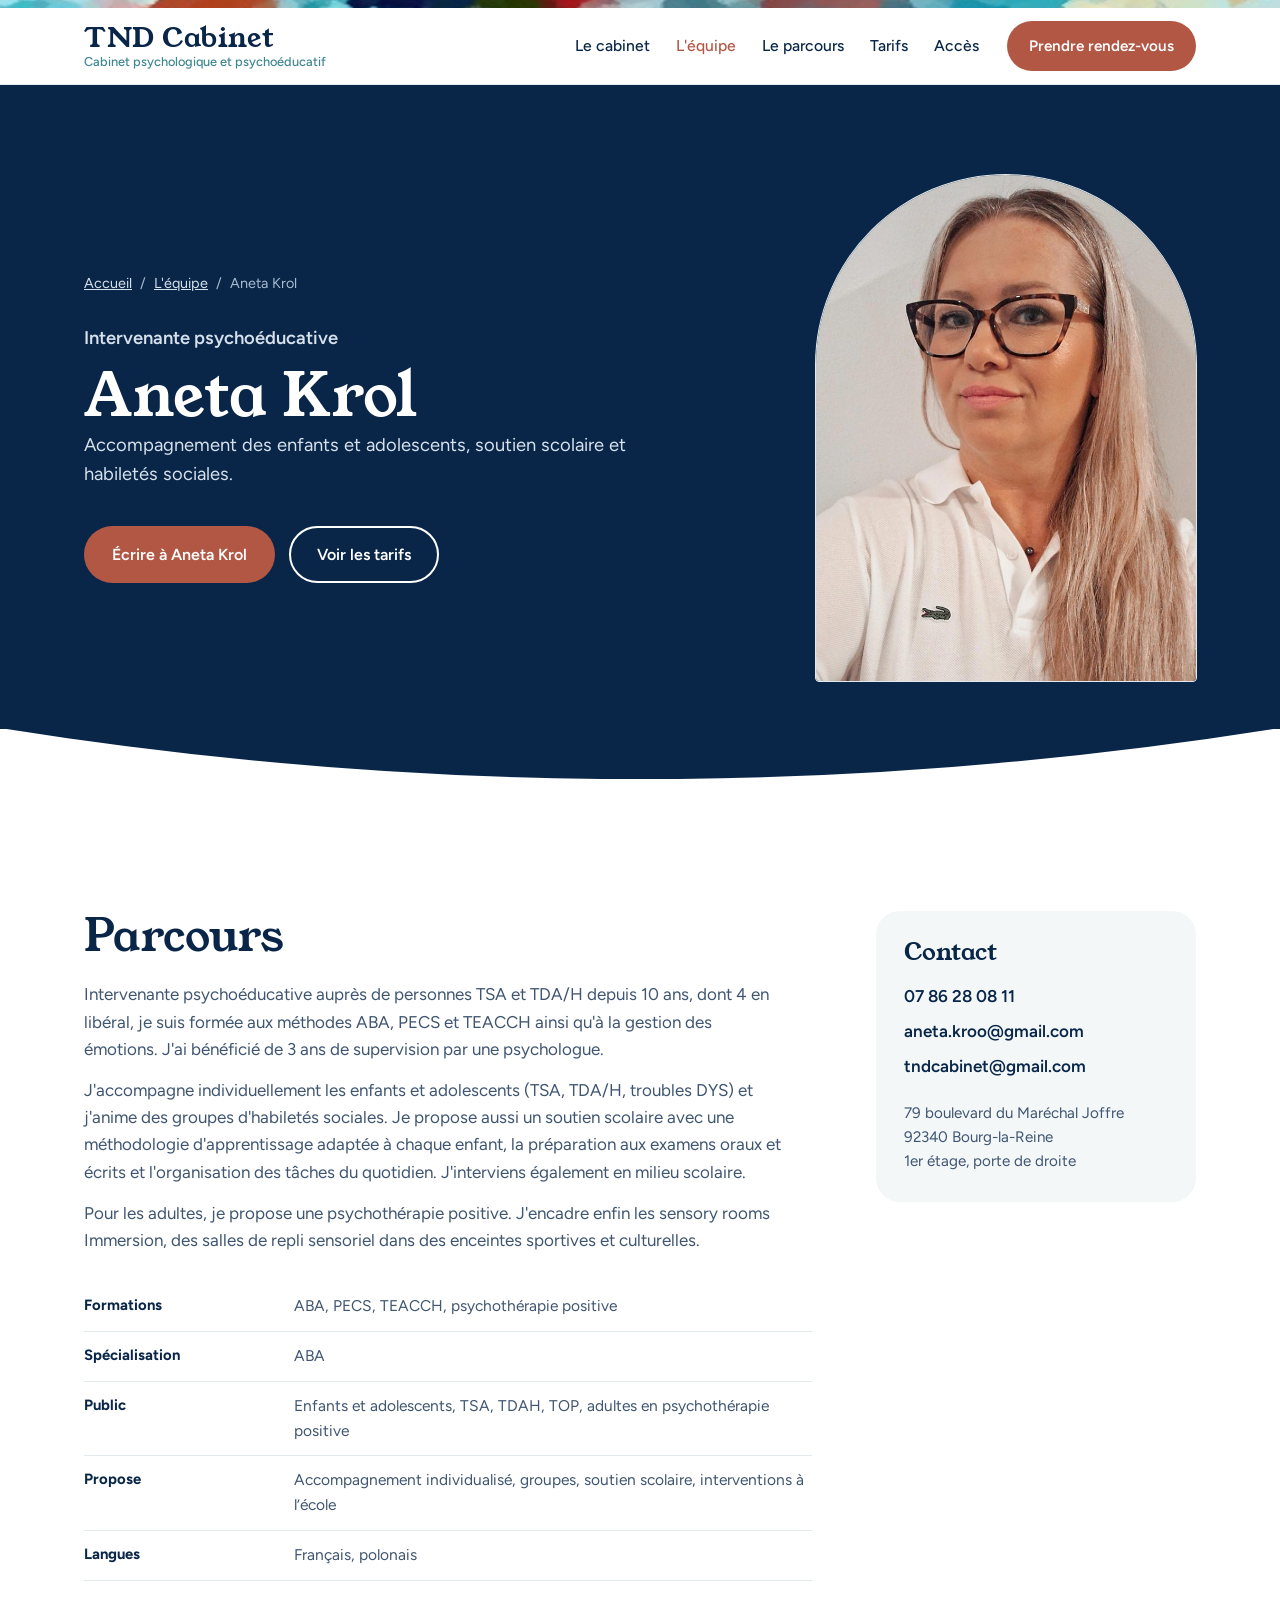
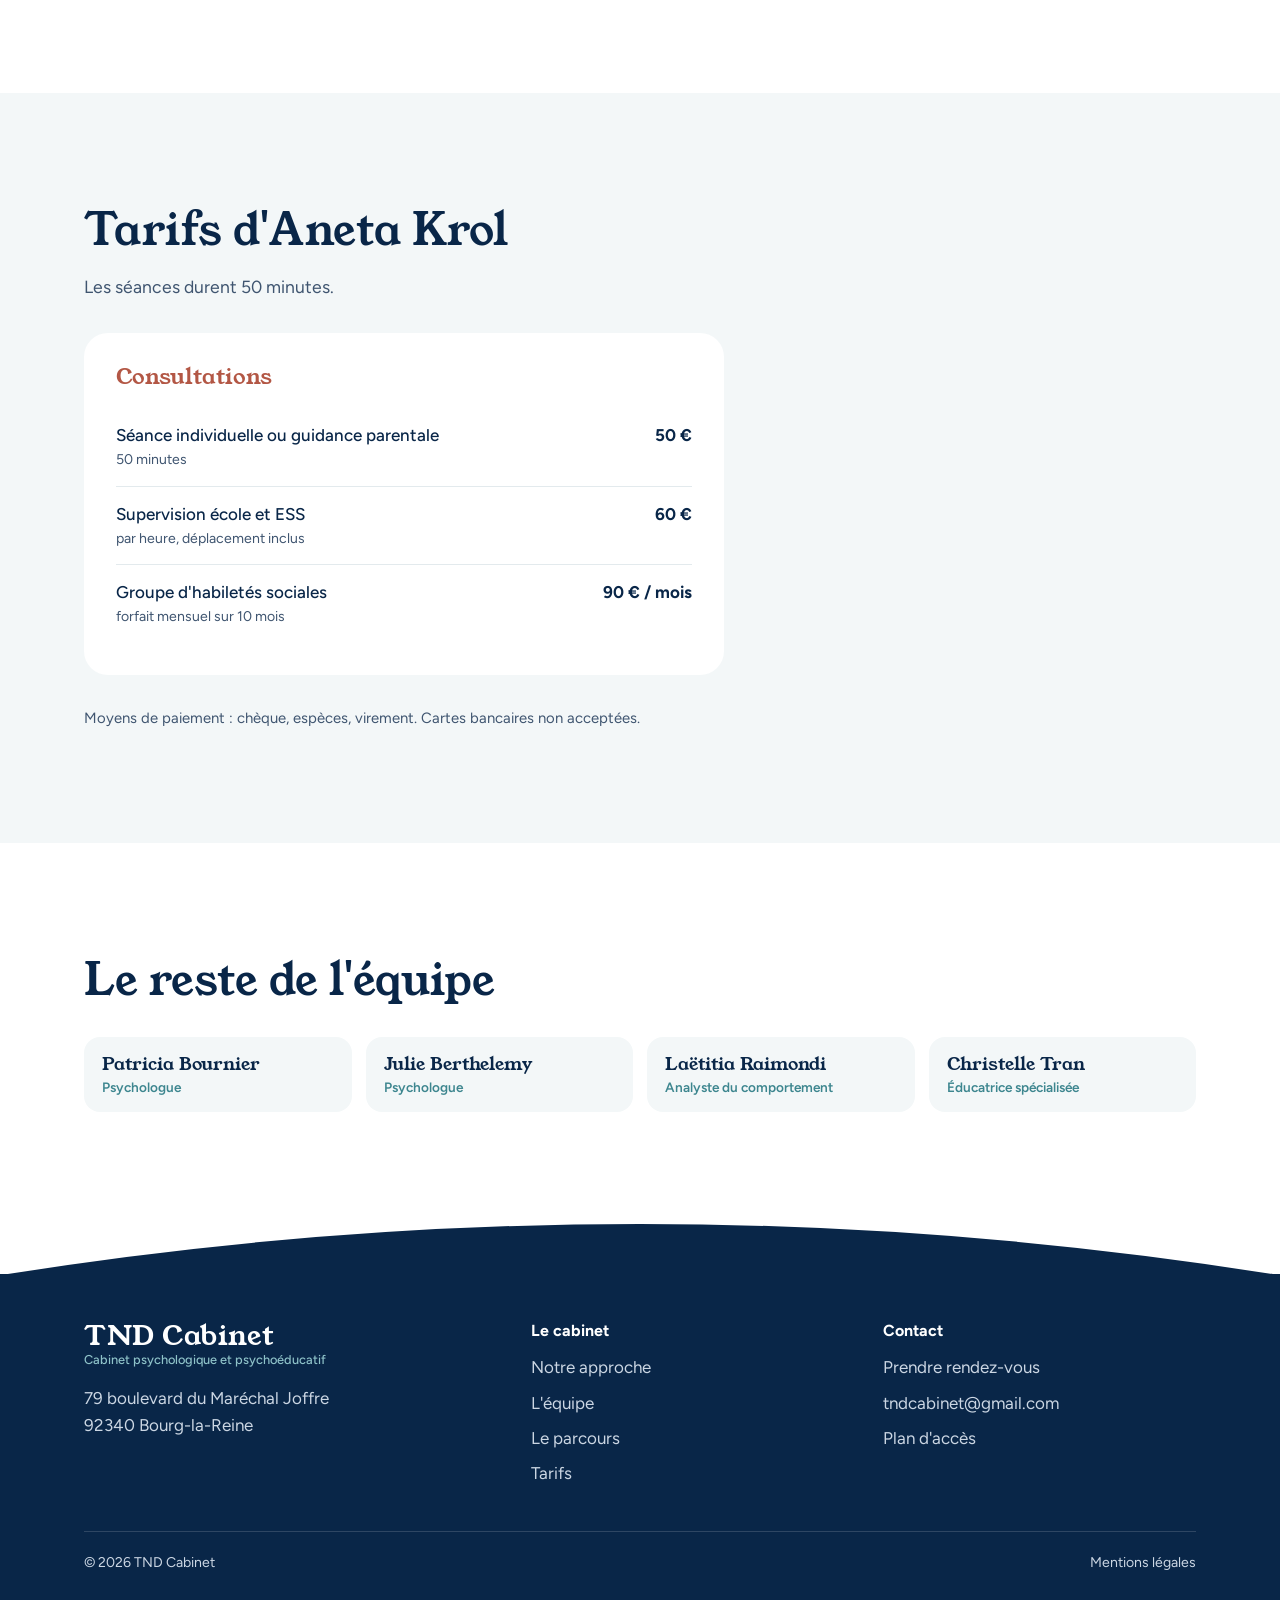
==== aneta-krol.html @ 4ca1907c "Add files via upload" ====
<!DOCTYPE html>
<html lang="fr">
<head>
<meta charset="UTF-8">
<meta name="viewport" content="width=device-width, initial-scale=1, viewport-fit=cover">
<title>Aneta Krol, intervenante psychoéducative | TND Cabinet à Bourg-la-Reine</title>
<meta name="description" content="Aneta Krol, intervenante psychoéducative chez TND Cabinet à Bourg-la-Reine : parcours, accompagnements proposés et tarifs.">
<link rel="preconnect" href="https://fonts.googleapis.com">
<link rel="preconnect" href="https://fonts.gstatic.com" crossorigin>
<link href="https://fonts.googleapis.com/css2?family=Young+Serif&family=Figtree:wght@400;500;600;700&display=swap" rel="stylesheet">
<link rel="stylesheet" href="style.css">
</head>
<body>

<header class="entete">
  <div class="motif-bande" aria-hidden="true"></div>
  <div class="conteneur">
    <a href="index.html" class="logo" aria-label="TND Cabinet, accueil">
      <strong>TND Cabinet</strong>
      <span>Cabinet psychologique et psychoéducatif</span>
    </a>
    <button class="burger" aria-label="Ouvrir le menu" aria-expanded="false" aria-controls="menu">
      <span></span><span></span><span></span>
    </button>
    <nav class="nav" id="menu" aria-label="Navigation principale">
      <ul>
        <li><a href="index.html#cabinet">Le cabinet</a></li>
        <li><a href="equipe.html" aria-current="page">L'équipe</a></li>
        <li><a href="index.html#parcours">Le parcours</a></li>
        <li><a href="index.html#tarifs">Tarifs</a></li>
        <li><a href="index.html#acces">Accès</a></li>
      </ul>
      <a href="index.html#contact" class="btn btn-principal">Prendre rendez-vous</a>
    </nav>
  </div>
</header>

<main id="haut">

  <section class="bande hero hero-personne" aria-labelledby="titre-personne">
    <div class="conteneur">
      <div>
        <nav class="fil" aria-label="Fil d'Ariane"><a href="index.html">Accueil</a><span aria-hidden="true">/</span><a href="equipe.html">L'équipe</a><span aria-hidden="true">/</span><span aria-current="page">Aneta Krol</span></nav>
        <p class="role-hero">Intervenante psychoéducative</p>
        <h1 id="titre-personne">Aneta Krol</h1>
        <p>Accompagnement des enfants et adolescents, soutien scolaire et habiletés sociales.</p>
        <div class="actions">
          <a href="mailto:aneta.kroo@gmail.com" class="btn btn-principal">Écrire à Aneta Krol</a>
          <a href="#tarifs-perso" class="btn btn-contour">Voir les tarifs</a>
        </div>
      </div>
      <img class="img arche " src="images/aneta.jpg" alt="Portrait de Aneta Krol" width="720" height="960">
    </div>
  </section>
  <svg class="courbe courbe-bas hero-couleur" viewBox="0 0 1440 56" preserveAspectRatio="none" aria-hidden="true"><path d="M0 0 Q720 112 1440 0 Z"/></svg>

  <section class="section intro-section">
    <div class="conteneur personne">
      <div class="personne-texte">
        <h2>Parcours</h2>
        <div class="bio">
        <p>Intervenante psychoéducative auprès de personnes TSA et TDA/H depuis 10 ans, dont 4 en libéral, je suis formée aux méthodes ABA, PECS et TEACCH ainsi qu'à la gestion des émotions. J'ai bénéficié de 3 ans de supervision par une psychologue.</p>
        <p>J'accompagne individuellement les enfants et adolescents (TSA, TDA/H, troubles DYS) et j'anime des groupes d'habiletés sociales. Je propose aussi un soutien scolaire avec une méthodologie d'apprentissage adaptée à chaque enfant, la préparation aux examens oraux et écrits et l'organisation des tâches du quotidien. J'interviens également en milieu scolaire.</p>
        <p>Pour les adultes, je propose une psychothérapie positive. J'encadre enfin les sensory rooms Immersion, des salles de repli sensoriel dans des enceintes sportives et culturelles.</p>
        </div>
        <dl class="details">
          <div><dt>Formations</dt><dd>ABA, PECS, TEACCH, psychothérapie positive</dd></div>
          <div><dt>Spécialisation</dt><dd>ABA</dd></div>
          <div><dt>Public</dt><dd>Enfants et adolescents, TSA, TDAH, TOP, adultes en psychothérapie positive</dd></div>
          <div><dt>Propose</dt><dd>Accompagnement individualisé, groupes, soutien scolaire, interventions à l’école</dd></div>
          <div><dt>Langues</dt><dd>Français, polonais</dd></div>
        </dl>
      </div>
      <aside class="personne-contact" aria-labelledby="titre-contact-perso">
        <h2 id="titre-contact-perso">Contact</h2>
        <div class="coords">
          <a href="tel:+33786280811">07 86 28 08 11</a>
          <a href="mailto:aneta.kroo@gmail.com">aneta.kroo@gmail.com</a>
          <a href="mailto:tndcabinet@gmail.com">tndcabinet@gmail.com</a>
        </div>
        <p class="adresse-perso">79 boulevard du Maréchal Joffre<br>92340 Bourg-la-Reine<br>1er étage, porte de droite</p>
      </aside>
    </div>
  </section>

  <section class="section tarifs-fond" id="tarifs-perso" aria-labelledby="titre-tarifs-perso">
    <div class="conteneur">
      <h2 id="titre-tarifs-perso">Tarifs d'Aneta Krol</h2>
      <p class="chapeau">Les séances durent 50 minutes.</p>
      <div class="tarifs tarifs-1">
        <div class="tarif-bloc">
          <h3>Consultations</h3>
          <dl>
            <div class="ligne"><dt>Séance individuelle ou guidance parentale<small>50 minutes</small></dt><dd>50 €</dd></div>
            <div class="ligne"><dt>Supervision école et ESS<small>par heure, déplacement inclus</small></dt><dd>60 €</dd></div>
            <div class="ligne"><dt>Groupe d'habiletés sociales<small>forfait mensuel sur 10 mois</small></dt><dd>90 € / mois</dd></div>
          </dl>
        </div>
        <p class="note">Moyens de paiement : chèque, espèces, virement. Cartes bancaires non acceptées.</p>
      </div>
    </div>
  </section>

  <section class="section" aria-labelledby="titre-autres">
    <div class="conteneur">
      <h2 id="titre-autres">Le reste de l'équipe</h2>
      <ul class="sommaire sommaire-4">
        <li><a href="patricia-bournier.html">Patricia Bournier<span>Psychologue</span></a></li>
        <li><a href="julie-berthelemy.html">Julie Berthelemy<span>Psychologue</span></a></li>
        <li><a href="laetitia-raimondi.html">Laëtitia Raimondi<span>Analyste du comportement</span></a></li>
        <li><a href="christelle-tran.html">Christelle Tran<span>Éducatrice spécialisée</span></a></li>
      </ul>
    </div>
  </section>

</main>

<svg class="courbe courbe-haut pied-couleur" viewBox="0 0 1440 56" preserveAspectRatio="none" aria-hidden="true"><path d="M0 56 Q720 -56 1440 56 Z"/></svg>
<footer class="pied">
  <div class="conteneur">
    <div class="pied-grille">
      <div>
        <a href="index.html" class="logo"><strong>TND Cabinet</strong><span>Cabinet psychologique et psychoéducatif</span></a>
        <p class="adresse">79 boulevard du Maréchal Joffre<br>92340 Bourg-la-Reine</p>
      </div>
      <div>
        <h3>Le cabinet</h3>
        <ul>
          <li><a href="index.html#cabinet">Notre approche</a></li>
          <li><a href="equipe.html">L'équipe</a></li>
          <li><a href="index.html#parcours">Le parcours</a></li>
          <li><a href="index.html#tarifs">Tarifs</a></li>
        </ul>
      </div>
      <div>
        <h3>Contact</h3>
        <ul>
          <li><a href="index.html#contact">Prendre rendez-vous</a></li>
          <li><a href="mailto:tndcabinet@gmail.com">tndcabinet@gmail.com</a></li>
          <li><a href="index.html#acces">Plan d'accès</a></li>
        </ul>
      </div>
    </div>
    <div class="pied-bas">
      <span>© 2026 TND Cabinet</span>
      <a href="#">Mentions légales</a>
    </div>
  </div>
  <div class="motif-bande" aria-hidden="true"></div>
</footer>

<script src="script.js" defer></script>
</body>
</html>
---- style.css ----
/* TND Cabinet - feuille de styles */

:root {
  --blanc: #FFFFFF;
  --teal: #3D868F;
  --terracotta: #B35745;
  --marine: #092648;
  --texte: #092648;
  --texte-doux: #3F5570;
  --gris-img: #D9DCDF;
  --gris-img-texte: #7A828A;
  --fond-doux: #F3F7F8;
  --serif: "Young Serif", Georgia, "Times New Roman", serif;
  --sans: "Figtree", "Segoe UI", Roboto, Helvetica, Arial, sans-serif;
  --largeur: 1160px;
  --courbe: clamp(22px, 4vw, 56px);
  color-scheme: light;
  box-sizing: border-box;
  padding-top: env(safe-area-inset-top, 0px);
  padding-bottom: env(safe-area-inset-bottom, 0px);
}
*, *::before, *::after { box-sizing: inherit; }
html { scroll-behavior: smooth; scroll-padding-top: calc(env(safe-area-inset-top, 0px) + 84px); }
body {
  margin: 0;
  background: var(--blanc);
  color: var(--texte);
  font-family: var(--sans);
  font-size: 1.0625rem;
  line-height: 1.6;
  -webkit-font-smoothing: antialiased;
}
img { max-width: 100%; display: block; }
a { color: inherit; }
h1, h2, h3 { font-family: var(--serif); font-weight: 400; line-height: 1.15; margin: 0; }
h2 { font-size: clamp(1.9rem, 3.4vw, 2.75rem); }
h3 { font-size: 1.35rem; }
p { margin: 0; }
.conteneur { width: 100%; max-width: var(--largeur); margin: 0 auto; padding: 0 24px; }
:focus-visible { outline: 3px solid var(--terracotta); outline-offset: 3px; border-radius: 4px; }
@media (prefers-reduced-motion: reduce) { html { scroll-behavior: auto; } * { transition: none !important; } }

/* Images à remplacer */
.img {
  background: var(--gris-img);
  color: var(--gris-img-texte);
  display: flex; align-items: center; justify-content: center;
  font-size: .85rem; text-align: center; padding: 12px;
}
.arche { border-radius: 999px 999px 18px 18px; }

/* Boutons */
.btn {
  display: inline-block; text-decoration: none; font-weight: 600;
  padding: 14px 26px; border-radius: 999px; font-size: 1rem;
  border: 2px solid transparent; transition: background .2s, color .2s, border-color .2s;
  cursor: pointer; font-family: var(--sans);
}
.btn-principal { background: var(--terracotta); color: var(--blanc); }
.btn-principal:hover { background: #9A4839; }
.btn-contour { border-color: currentColor; color: var(--blanc); }
.btn-contour:hover { background: var(--blanc); color: var(--marine); border-color: var(--blanc); }

/* En-tête */
.entete {
  position: sticky; top: env(safe-area-inset-top, 0px); z-index: 50;
  background: var(--blanc); border-bottom: 1px solid #E6ECEF;
}
.entete .conteneur { display: flex; align-items: center; justify-content: space-between; height: 76px; gap: 24px; }
.logo { text-decoration: none; display: flex; flex-direction: column; line-height: 1; }
.logo strong { font-family: var(--serif); font-weight: 400; font-size: 1.75rem; color: var(--marine); letter-spacing: .02em; }
.logo span { font-size: .8rem; color: var(--teal); margin-top: 4px; font-weight: 500; }
.nav { display: flex; align-items: center; gap: 28px; }
.nav ul { list-style: none; display: flex; gap: 26px; margin: 0; padding: 0; }
.nav ul a { text-decoration: none; font-weight: 500; font-size: .98rem; }
.nav ul a:hover { color: var(--terracotta); }
.nav .btn { padding: 11px 20px; font-size: .95rem; }
.burger { display: none; background: none; border: 0; padding: 8px; cursor: pointer; color: var(--marine); }
.burger span { display: block; width: 26px; height: 2px; background: currentColor; margin: 6px 0; border-radius: 2px; }

@media (max-width: 960px) {
  .burger { display: block; }
  .nav {
    display: none; position: absolute; left: 0; right: 0; top: 76px;
    background: var(--blanc); flex-direction: column; align-items: stretch;
    padding: 12px 24px 28px; border-bottom: 1px solid #E6ECEF; gap: 18px;
  }
  .nav.ouvert { display: flex; }
  .nav ul { flex-direction: column; gap: 0; }
  .nav ul a { display: block; padding: 14px 0; border-bottom: 1px solid #EEF2F4; font-size: 1.05rem; }
  .nav .btn { text-align: center; }
}

/* Bandes colorées courbées */
.bande { position: relative; }
.courbe { display: block; width: 100%; height: var(--courbe); }
.courbe path { fill: currentColor; }
.courbe-haut { margin-bottom: -1px; }
.courbe-bas { margin-top: -1px; }

/* Hero */
.hero { background: var(--marine); color: var(--blanc); }
.hero .conteneur {
  display: grid; grid-template-columns: 1.15fr .85fr; gap: 56px; align-items: center;
  padding-top: clamp(48px, 7vw, 96px); padding-bottom: clamp(24px, 4vw, 48px);
}
.hero h1 { font-size: clamp(2.4rem, 5.2vw, 4.1rem); max-width: 14ch; }
.hero p { margin-top: 24px; font-size: 1.15rem; max-width: 52ch; color: #D7E1EC; }
.hero .actions { margin-top: 36px; display: flex; gap: 14px; flex-wrap: wrap; }
.hero .img { aspect-ratio: 4 / 5; background: #2A4462; color: #9FB3C8; }
.hero-couleur { color: var(--marine); }

/* Sections génériques */
.section { padding: clamp(64px, 9vw, 112px) 0; }
.intro-section { margin-top: 20px; }
.chapeau { margin-top: 18px; color: var(--texte-doux); max-width: 60ch; font-size: 1.1rem; }

/* Le cabinet */
.cabinet { display: grid; grid-template-columns: 1fr 1fr; gap: 64px; align-items: start; }
.cabinet .texte p + p { margin-top: 16px; }
.cabinet .texte p { max-width: 60ch; }
.cabinet h2 { margin-bottom: 24px; }
.valeurs { list-style: none; margin: 40px 0 0; padding: 0; display: grid; grid-template-columns: 1fr 1fr; gap: 28px 32px; }
.valeurs li { border-left: 3px solid var(--teal); padding-left: 16px; }
.valeurs strong { display: block; font-family: var(--serif); font-weight: 400; font-size: 1.3rem; color: var(--marine); margin-bottom: 4px; }
.valeurs span { color: var(--texte-doux); font-size: .98rem; }
.cabinet .img { aspect-ratio: 1 / 1; border-radius: 24px; }

/* Public accueilli */
.publics { display: grid; grid-template-columns: repeat(4, 1fr); gap: 28px; margin-top: 48px; }
.public { background: var(--fond-doux); border-radius: 24px; padding: 32px 28px; }
.public h3 { color: var(--teal); margin-bottom: 10px; font-size: 1.6rem; }
.public p { color: var(--texte-doux); }
.public .age { display: inline-block; margin-bottom: 18px; font-weight: 600; font-size: .9rem; color: var(--marine); background: var(--blanc); padding: 4px 12px; border-radius: 999px; }

/* Parcours */
.parcours { background: var(--teal); color: var(--blanc); }
.parcours-couleur { color: var(--teal); }
.parcours .conteneur { padding-top: clamp(40px, 6vw, 72px); padding-bottom: clamp(40px, 6vw, 72px); }
.parcours .chapeau { color: #EAF4F5; }
.etapes { list-style: none; margin: 56px 0 0; padding: 0; display: grid; grid-template-columns: repeat(5, 1fr); gap: 18px; position: relative; counter-reset: etape; }
.etapes::before {
  content: ""; position: absolute; left: 8%; right: 8%; top: 26px; height: 2px;
  background: rgba(255,255,255,.45);
}
.etape { position: relative; counter-increment: etape; display: flex; flex-direction: column; }
.etape .num {
  width: 54px; height: 54px; border-radius: 50%;
  background: var(--blanc); color: var(--teal);
  display: flex; align-items: center; justify-content: center;
  font-family: var(--serif); font-size: 1.4rem; position: relative; z-index: 1;
}
.etape .carte { background: var(--blanc); color: var(--marine); border-radius: 18px; padding: 22px 20px; margin-top: 18px; flex: 1; }
.etape h3 { font-size: 1.2rem; margin-bottom: 8px; }
.etape p { font-size: .95rem; color: var(--texte-doux); }
.parcours .suite { margin-top: 48px; }

/* Équipe */
.equipe-tete { display: flex; justify-content: space-between; align-items: end; gap: 24px; flex-wrap: wrap; }
.lien { font-weight: 600; color: var(--marine); text-underline-offset: 4px; text-decoration-thickness: 2px; text-decoration-color: var(--terracotta); }
.lien:hover { color: var(--terracotta); }
.equipe { list-style: none; margin: 48px 0 0; padding: 0; display: grid; grid-template-columns: repeat(5, 1fr); gap: 24px; }
.membre .img { aspect-ratio: 3 / 4; }
.membre h3 { margin-top: 18px; font-size: 1.3rem; }
.membre .role { color: var(--teal); font-weight: 600; font-size: .95rem; margin-top: 2px; }
.membre p.desc { color: var(--texte-doux); font-size: .93rem; margin-top: 8px; }

/* Tarifs */
.tarifs-fond { background: var(--fond-doux); }
.tarifs { display: grid; grid-template-columns: 1fr 1fr; gap: 32px; margin-top: 48px; }
.tarif-bloc { background: var(--blanc); border-radius: 24px; padding: 32px; }
.tarif-bloc h3 { color: var(--terracotta); margin-bottom: 18px; }
.tarif-bloc dl { margin: 0; }
.ligne { display: flex; justify-content: space-between; gap: 16px; padding: 14px 0; border-bottom: 1px solid #E3EAED; }
.ligne:last-child { border-bottom: 0; }
.ligne dt { font-weight: 500; }
.ligne dt small { display: block; color: var(--texte-doux); font-weight: 400; font-size: .88rem; }
.ligne dd { margin: 0; font-weight: 700; white-space: nowrap; color: var(--marine); }
.note { margin-top: 24px; color: var(--texte-doux); font-size: .93rem; }

/* Accès */
.acces { background: var(--terracotta); color: var(--blanc); }
.acces-couleur { color: var(--terracotta); }
.acces .conteneur {
  display: grid; grid-template-columns: 1fr 1fr; gap: 56px; align-items: center;
  padding-top: clamp(40px, 6vw, 72px); padding-bottom: clamp(40px, 6vw, 72px);
}
.infos-acces { list-style: none; margin: 32px 0 0; padding: 0; display: grid; gap: 22px; }
.infos-acces strong { display: block; font-family: var(--serif); font-weight: 400; font-size: 1.2rem; }
.infos-acces span { color: #F8E6E1; }
.visuels-acces { display: grid; grid-template-columns: 1fr 1fr; gap: 18px; }
.visuels-acces .img { aspect-ratio: 1 / 1; border-radius: 20px; background: #C98A7C; color: #F5DCD5; }
.visuels-acces .carte-img { grid-column: 1 / -1; aspect-ratio: 16 / 9; }
.acces .btn { margin-top: 36px; background: var(--blanc); color: var(--terracotta); }
.acces .btn:hover { background: var(--marine); color: var(--blanc); }

/* Contact */
.contacts { list-style: none; margin: 40px 0 0; padding: 0; border-top: 1px solid #DCE5E9; }
.contact-carte { display: grid; grid-template-columns: 1.3fr 1fr 1.4fr; gap: 6px 32px; align-items: center; padding: 22px 0; border-bottom: 1px solid #DCE5E9; }
.contact-carte .qui { display: flex; flex-direction: column; }
.contact-carte h3 { font-size: 1.3rem; }
.contact-carte .role { color: var(--teal); font-weight: 600; font-size: .95rem; margin-top: 2px; }
.contact-carte a { font-weight: 600; text-decoration: none; color: var(--marine); overflow-wrap: anywhere; }
.contact-carte a:hover { color: var(--terracotta); text-decoration: underline; }
@media (max-width: 760px) {
  .contact-carte { grid-template-columns: 1fr; gap: 4px; }
  .contact-carte .qui { margin-bottom: 6px; }
}

/* Pied de page */
.pied { background: var(--marine); color: #CBD6E3; }
.pied-couleur { color: var(--marine); }
.pied .conteneur { padding-top: 48px; padding-bottom: 32px; }
.pied-grille { display: grid; grid-template-columns: 1.3fr 1fr 1fr; gap: 40px; }
.pied .logo strong { color: var(--blanc); }
.pied .logo span { color: #8FC3C9; }
.pied h3 { font-family: var(--sans); font-weight: 700; font-size: 1rem; color: var(--blanc); margin-bottom: 14px; }
.pied ul { list-style: none; margin: 0; padding: 0; display: grid; gap: 8px; }
.pied a { text-decoration: none; }
.pied a:hover { color: var(--blanc); text-decoration: underline; }
.pied .adresse { margin-top: 18px; }
.pied-bas { margin-top: 44px; padding-top: 20px; border-top: 1px solid rgba(255,255,255,.15); display: flex; justify-content: space-between; gap: 16px; flex-wrap: wrap; font-size: .88rem; }

/* Responsive */
@media (max-width: 1080px) {
  .equipe { grid-template-columns: repeat(3, 1fr); }
  .etapes { grid-template-columns: repeat(3, 1fr); row-gap: 36px; }
  .etapes::before { display: none; }
}
@media (max-width: 860px) {
  .hero .conteneur, .cabinet, .acces .conteneur, .tarifs { grid-template-columns: 1fr; }
  .hero .conteneur { gap: 40px; }
  .hero .img { max-width: 360px; aspect-ratio: 1 / 1; }
  .cabinet { gap: 40px; }
  .cabinet .img { order: -1; aspect-ratio: 16 / 10; }
  .publics { grid-template-columns: 1fr 1fr; }
  .pied-grille { grid-template-columns: 1fr 1fr; }
  .pied-grille > :first-child { grid-column: 1 / -1; }
}
@media (max-width: 640px) {
  body { font-size: 1rem; }
  .etapes { grid-template-columns: 1fr; gap: 0; }
  .etapes::before { display: block; left: 26px; right: auto; top: 20px; bottom: 20px; width: 2px; height: auto; }
  .etape { display: grid; grid-template-columns: 54px 1fr; gap: 16px; padding-bottom: 18px; }
  .etape .carte { margin-top: 0; }
  .equipe { grid-template-columns: 1fr 1fr; gap: 20px; }
  .valeurs { grid-template-columns: 1fr; }
  .publics { grid-template-columns: 1fr; }
  .tarif-bloc { padding: 24px 20px; }
  .pied-grille { grid-template-columns: 1fr; }
  .hero .actions .btn { flex: 1 1 auto; text-align: center; }
}
/* Motif de la charte (entête des factures) */
.motif-bande {
  height: 8px;
  background: #3D868F url("images/motif.jpg") center / cover no-repeat;
}

/* Photos réelles */
img.img { width: 100%; height: auto; padding: 0; object-fit: cover; object-position: 50% 25%; }
.membre img.img, .membre .img { aspect-ratio: 3 / 4; }

/* Cartes équipe cliquables */
.membre-lien { text-decoration: none; display: block; }
.membre-lien:hover h3 { color: var(--terracotta); }
.membre-lien .img { transition: transform .25s; }
.membre-lien:hover .img { transform: translateY(-4px); }
.nav ul a[aria-current="page"] { color: var(--terracotta); }

/* Contact */
.contact-carte .precision { font-size: .88rem; color: var(--terracotta); font-weight: 600; margin-top: 2px; }
.chapeau .lien { font-size: inherit; }

/* Page équipe */
.hero-page .conteneur { display: block; padding-top: clamp(48px, 6vw, 80px); padding-bottom: clamp(16px, 3vw, 32px); }
.hero-page h1 { max-width: none; }
.histoire { display: grid; grid-template-columns: .7fr 1.3fr; gap: 48px; }
.histoire p { max-width: 64ch; }
.histoire p + p { margin-top: 16px; }
.sommaire { list-style: none; margin: 56px 0 0; padding: 0; display: grid; grid-template-columns: repeat(5, 1fr); gap: 14px; }
.sommaire a { display: block; text-decoration: none; padding: 16px 18px; border-radius: 16px; background: var(--fond-doux); font-family: var(--serif); font-size: 1.1rem; line-height: 1.25; }
.sommaire a span { display: block; font-family: var(--sans); font-size: .85rem; color: var(--teal); font-weight: 600; margin-top: 4px; }
.sommaire a:hover { background: var(--marine); color: var(--blanc); }
.sommaire a:hover span { color: #8FC3C9; }
.info-profil { margin-top: 20px; background: var(--fond-doux); border-left: 3px solid var(--terracotta); padding: 14px 18px; border-radius: 0 12px 12px 0; color: var(--marine); max-width: 64ch; }
.bio { margin-top: 20px; }
.bio p { max-width: 64ch; color: var(--texte-doux); }
.bio p + p { margin-top: 14px; }
.details { margin: 28px 0 0; display: grid; gap: 0; max-width: 72ch; }
.details > div { display: grid; grid-template-columns: 190px 1fr; gap: 20px; padding: 12px 0; border-bottom: 1px solid #E3EAED; }
.details dt { font-weight: 700; font-size: .93rem; }
.details dd { margin: 0; color: var(--texte-doux); font-size: .97rem; }
.cta .conteneur { text-align: center; }
.cta .chapeau { margin-left: auto; margin-right: auto; }

@media (max-width: 1080px) {
  .sommaire { grid-template-columns: repeat(3, 1fr); }
}
@media (max-width: 860px) {
  .histoire { grid-template-columns: 1fr; gap: 24px; }
    }
@media (max-width: 640px) {
  .sommaire { grid-template-columns: 1fr 1fr; }
  .details > div { grid-template-columns: 1fr; gap: 2px; }
}
@media (prefers-reduced-motion: reduce) { .membre-lien:hover .img { transform: none; } }

/* Ce que nous proposons */
.services { list-style: none; margin: 48px 0 0; padding: 0; display: grid; grid-template-columns: 1.15fr repeat(3, 1fr); gap: 20px; }
.service { border: 1.5px solid #DCE5E9; border-radius: 20px; padding: 28px 26px; border-top: 4px solid var(--teal); }
.service:nth-child(3n) { border-top-color: var(--terracotta); }
.service:nth-child(3n+1) { border-top-color: var(--marine); }
.service h3 { font-size: 1.3rem; margin-bottom: 10px; }
.service p { color: var(--texte-doux); font-size: .97rem; }

/* Tarifs, page d'accueil */
.infos-tarifs { list-style: none; margin: 40px 0 0; padding: 0; display: grid; grid-template-columns: repeat(3, 1fr); gap: 20px; }
.infos-tarifs li { background: var(--blanc); border-radius: 18px; padding: 22px 24px; }
.infos-tarifs strong { display: block; font-family: var(--serif); font-weight: 400; font-size: 1.25rem; color: var(--marine); }
.infos-tarifs span { color: var(--texte-doux); font-size: .95rem; }
.sommaire-tarifs { margin-top: 32px; }
.sommaire-tarifs a { background: var(--blanc); }
.sommaire a em { display: block; font-style: normal; font-family: var(--sans); font-size: .88rem; font-weight: 600; color: var(--terracotta); margin-top: 12px; text-decoration: underline; text-underline-offset: 3px; }
.sommaire a:hover em { color: var(--blanc); }
.sommaire-4 { grid-template-columns: repeat(4, 1fr); margin-top: 32px; }

/* Contact, page d'accueil */
.contact-carte h3 a { text-decoration: none; color: inherit; }
.contact-carte h3 a:hover { color: var(--terracotta); text-decoration: underline; }
.coords-ligne { display: contents; }

/* Page équipe */
.cartes-equipe { padding-bottom: clamp(56px, 8vw, 104px); }
.cartes-equipe .conteneur { display: grid; gap: 0; }
.carte-membre { display: grid; grid-template-columns: 200px 1fr; gap: 40px; align-items: center; padding: 36px 0; border-top: 1px solid #E3EAED; }
.carte-membre:first-child { border-top: 0; padding-top: 0; }
.carte-membre .img { aspect-ratio: 3 / 4; }
.carte-membre .role { color: var(--teal); font-weight: 600; }
.carte-membre h2 { font-size: clamp(1.6rem, 2.6vw, 2rem); margin-top: 4px; }
.carte-membre h2 a { text-decoration: none; }
.carte-membre h2 a:hover { color: var(--terracotta); }
.carte-membre .desc { color: var(--texte-doux); margin: 12px 0 16px; max-width: 68ch; }

/* Pages personnelles */
.hero-personne .img { aspect-ratio: 3 / 4; max-width: 380px; justify-self: end; width: 100%; }
.hero-personne div.img { background: #2A4462; color: #9FB3C8; }
.hero-personne h1 { max-width: none; font-size: clamp(2.4rem, 5vw, 3.8rem); }
.role-hero { color: #8FC3C9; font-weight: 600; margin-bottom: 8px; font-size: 1.05rem; }
.fil { font-size: .9rem; margin-bottom: 28px; display: flex; flex-wrap: wrap; gap: 8px; color: #A9BBCF; }
.fil a { color: #D7E1EC; }
.fil a:hover { color: var(--blanc); }
.hero .fil + .role-hero + h1 + p, .hero-personne p { margin-top: 0; }
.hero-personne h1 + p { margin-top: 20px; }
.personne { display: grid; grid-template-columns: 1fr 320px; gap: 64px; align-items: start; }
.personne-contact { background: var(--fond-doux); border-radius: 24px; padding: 28px; position: sticky; top: calc(env(safe-area-inset-top, 0px) + 108px); }
.personne-contact h2 { font-size: 1.5rem; margin-bottom: 16px; }
.coords { display: grid; gap: 8px; }
.coords a { font-weight: 600; text-decoration: none; color: var(--marine); overflow-wrap: anywhere; }
.coords a:hover { color: var(--terracotta); text-decoration: underline; }
.adresse-perso { margin-top: 20px; color: var(--texte-doux); font-size: .95rem; }
.tarifs-1 { grid-template-columns: minmax(0, 640px); }
.tarifs .note { grid-column: 1 / -1; margin-top: 0; }
.a-completer { color: var(--terracotta) !important; font-weight: 600 !important; }

@media (max-width: 1080px) {
  .services { grid-template-columns: 1fr 1fr; }
  .service-vedette { grid-column: 1 / -1; grid-row: auto; }
  .sommaire-4 { grid-template-columns: 1fr 1fr; }
}
@media (max-width: 860px) {
  .infos-tarifs { grid-template-columns: 1fr; }
  .personne { grid-template-columns: 1fr; gap: 40px; }
  .personne-contact { position: static; }
  .hero-personne .img { justify-self: start; max-width: 300px; }
}
@media (max-width: 640px) {
  .services { grid-template-columns: 1fr; }
  .carte-membre { grid-template-columns: 110px 1fr; gap: 20px; align-items: start; }
  .sommaire-4 { grid-template-columns: 1fr; }
}
.carte-photo { display: block; text-decoration: none; }

/* Texte repliable (Lire la suite) */
.texte-repliable p + p { margin-top: 16px; }
.texte-repliable[hidden] { display: none; }
.lire-plus {
  margin-top: 18px; background: none; border: 0; padding: 0; cursor: pointer;
  font: inherit; font-weight: 600; color: var(--marine);
  text-decoration: underline; text-decoration-color: var(--terracotta);
  text-decoration-thickness: 2px; text-underline-offset: 4px;
}
.lire-plus:hover { color: var(--terracotta); }

/* Bouton sous chaque membre */
.membre { display: flex; flex-direction: column; }
.membre .desc { flex: 1; }
.btn-mini {
  align-self: flex-start; margin-top: 16px; padding: 9px 18px; font-size: .9rem;
  border-color: var(--marine); color: var(--marine); background: transparent;
}
.btn-mini:hover { background: var(--marine); color: var(--blanc); }

/* Bilans mis en avant */
.service-vedette { grid-row: span 2; display: flex; flex-direction: column; justify-content: center; padding: 32px 28px; border-top-color: var(--teal) !important; }
.service-vedette h3 { font-size: 1.6rem; }
.service-vedette .lien { margin-top: 20px; align-self: flex-start; }

/* Histoire sur la page d'accueil */
.histoire-bloc { margin-top: 56px; background: var(--fond-doux); border-radius: 24px; padding: clamp(28px, 4vw, 44px); display: grid; grid-template-columns: .55fr 1.45fr; gap: 40px; }
.histoire-bloc h3 { font-size: clamp(1.5rem, 2.4vw, 1.9rem); }
.histoire-bloc p { max-width: 75ch; }
.histoire-bloc .texte-repliable p, .histoire-bloc .texte-repliable { margin-top: 16px; }
.histoire-bloc .lire-plus { margin-top: 16px; }
@media (max-width: 860px) { .histoire-bloc { grid-template-columns: 1fr; gap: 14px; } }

/* Procédure de bilan */
.procedure { list-style: none; margin: 48px 0 0; padding: 0; display: grid; gap: 16px; position: relative; }
.procedure::before { content: ""; position: absolute; left: 26px; top: 30px; bottom: 30px; width: 2px; background: rgba(255,255,255,.45); }
.pas { display: grid; grid-template-columns: 54px 1fr; gap: 24px; align-items: start; position: relative; }
.pas .num {
  width: 54px; height: 54px; border-radius: 50%; background: var(--blanc); color: var(--teal);
  display: flex; align-items: center; justify-content: center; font-family: var(--serif); font-size: 1.4rem; position: relative; z-index: 1;
}
.pas-carte { background: var(--blanc); color: var(--marine); border-radius: 18px; padding: 22px 28px; display: grid; grid-template-columns: 260px 1fr; gap: 28px; align-items: baseline; }
.pas-carte h3 { font-size: 1.3rem; }
.pas-precision { color: var(--teal); font-weight: 600; font-size: .9rem; margin-top: 4px; }
.pas-texte { color: var(--texte-doux); max-width: 78ch; }
.complement-titre { margin-top: 48px; font-size: 1.5rem; }
.complements { list-style: none; margin: 20px 0 0; padding: 0; display: grid; grid-template-columns: 1fr 1fr; gap: 16px; }
.complements li { border: 1.5px solid rgba(255,255,255,.6); border-radius: 18px; padding: 22px 26px; }
.complements h4 { margin: 0 0 8px; font-family: var(--serif); font-weight: 400; font-size: 1.25rem; }
.complements p { color: #EAF4F5; }
@media (max-width: 860px) {
  .pas-carte { grid-template-columns: 1fr; gap: 8px; padding: 20px 22px; }
  .complements { grid-template-columns: 1fr; }
}
@media (max-width: 640px) {
  .pas { grid-template-columns: 44px 1fr; gap: 14px; }
  .pas .num { width: 44px; height: 44px; font-size: 1.2rem; }
  .procedure::before { left: 21px; }
}
.note-medecin { margin-top: 14px; color: var(--marine) !important; font-weight: 600; font-size: .95rem; }
.insecable { white-space: nowrap; }
/* Contour léger pour les portraits sur fond clair */
img.arche { box-shadow: 0 0 0 1px #E3EAED; }

/* Titre du hero et renvoi */
.hero:not(.hero-page):not(.hero-personne) h1 { font-size: clamp(1.6rem, 3.6vw, 2.9rem); max-width: 22ch; }
.asterisque { color: #8FC3C9; }
.hero p.renvoi { margin-top: 12px; font-size: .95rem; color: #8FC3C9; }
.hero p.renvoi + p { margin-top: 20px; }

/* Carte Google Maps */
.carte-google { display: block; width: 100%; border: 0; border-radius: 20px; background: #C98A7C; }

/* Tarifs page d'accueil : séances */
.tarif-intro { color: var(--texte-doux); font-size: .97rem; }
.liste-intervenantes { list-style: none; margin: 18px 0 0; padding: 0; }
.liste-intervenantes a { display: flex; justify-content: space-between; align-items: baseline; gap: 16px; padding: 14px 0; border-bottom: 1px solid #E3EAED; text-decoration: none; }
.liste-intervenantes li:last-child a { border-bottom: 0; }
.liste-intervenantes .qui-nom { font-weight: 600; color: var(--marine); text-decoration: underline; text-decoration-color: var(--terracotta); text-decoration-thickness: 2px; text-underline-offset: 4px; }
.liste-intervenantes .qui-role { color: var(--teal); font-size: .9rem; font-weight: 600; text-align: right; }
.liste-intervenantes a:hover .qui-nom { color: var(--terracotta); }
.tarifs-fond .tarifs { margin-top: 32px; }
@media (max-width: 640px) { .liste-intervenantes a { flex-direction: column; gap: 2px; } .liste-intervenantes .qui-role { text-align: left; } }

/* Durées des étapes */
.pas-duree { margin-top: 10px; display: inline-flex; flex-wrap: wrap; gap: 6px; align-items: baseline; background: var(--fond-doux); border-radius: 10px; padding: 6px 10px; font-size: .88rem; font-weight: 600; color: var(--marine); }
.pas-duree span { color: var(--terracotta); text-transform: uppercase; letter-spacing: .04em; font-size: .75rem; }
.pas-titre { display: flex; flex-direction: column; align-items: flex-start; }
.pas-titre .pas-precision { order: 2; }
.pas-titre .pas-duree { order: 3; }

/* Contacts : emails empilés */
.contact-carte .mails { display: flex; flex-direction: column; gap: 4px; }
.contact-carte .mails a + a { font-weight: 500; color: var(--texte-doux); font-size: .95rem; }
@media (max-width: 760px) { .sans-tel { display: none; } }
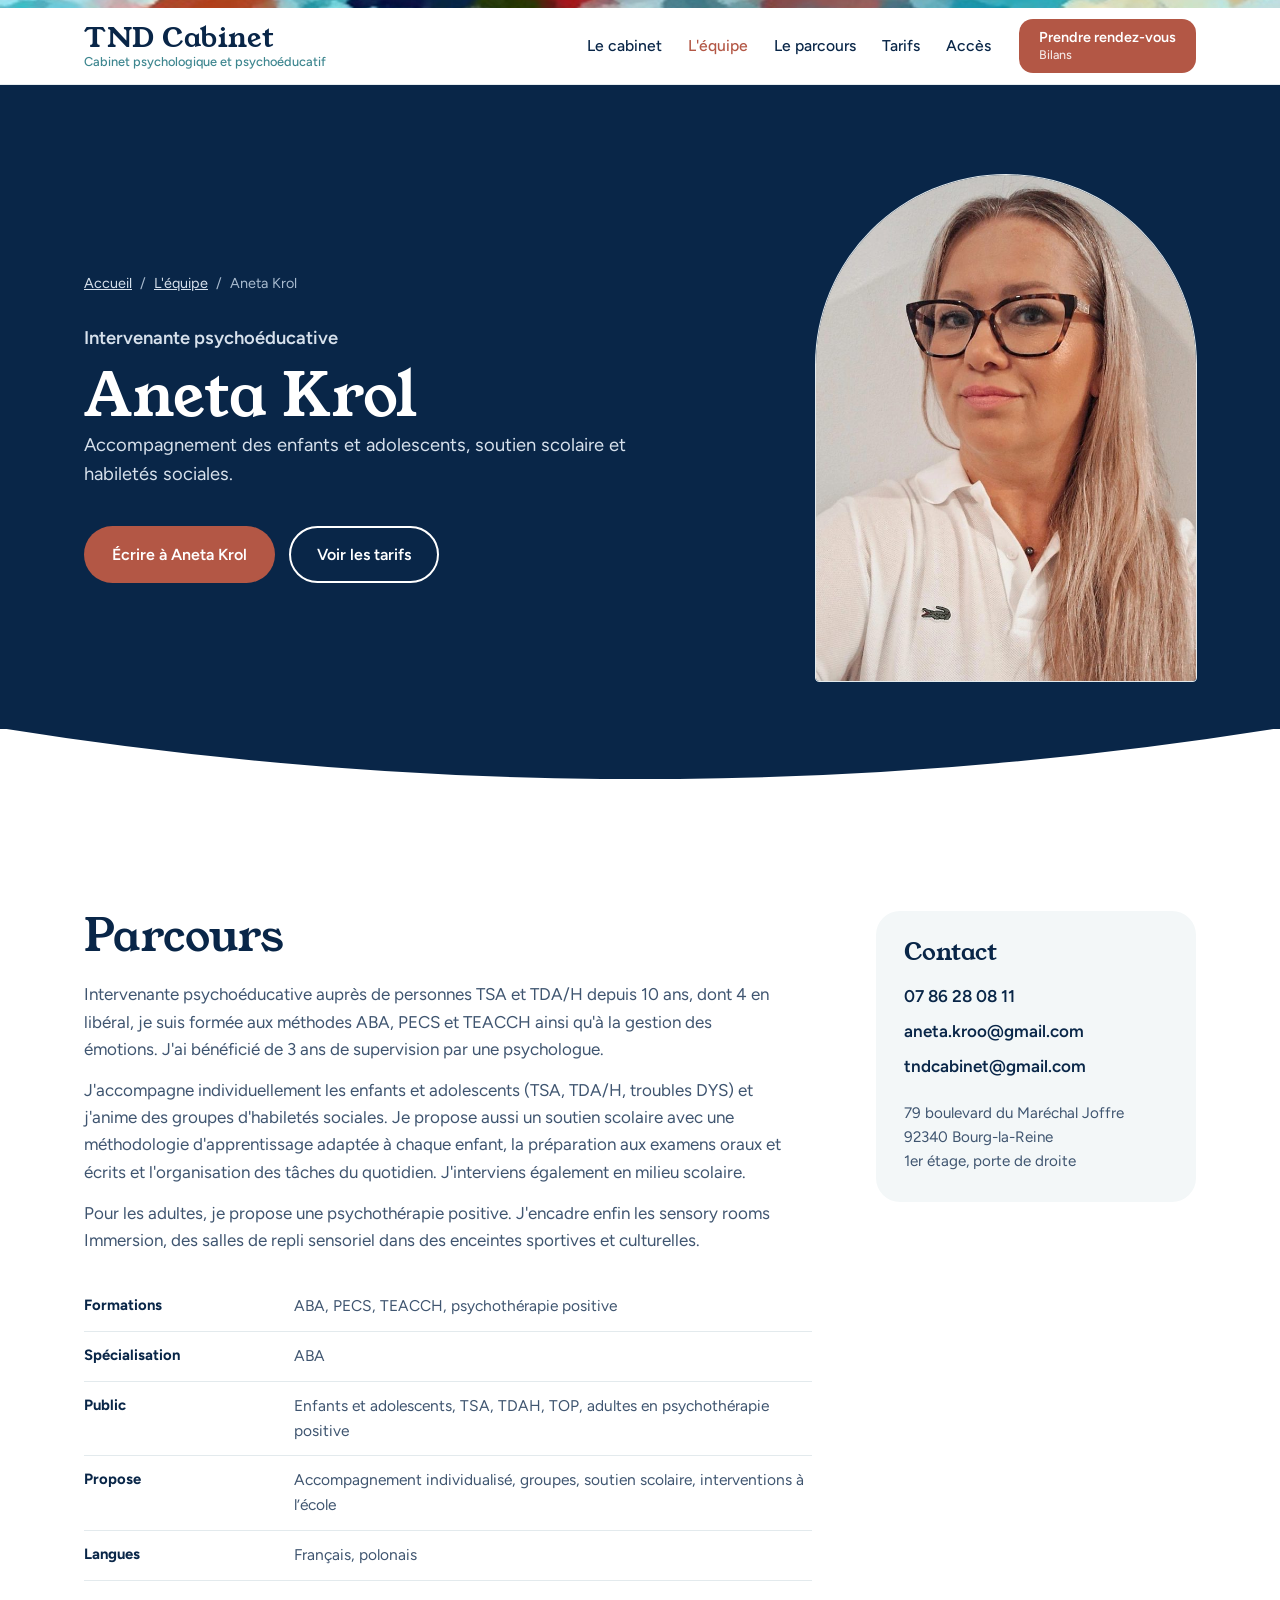
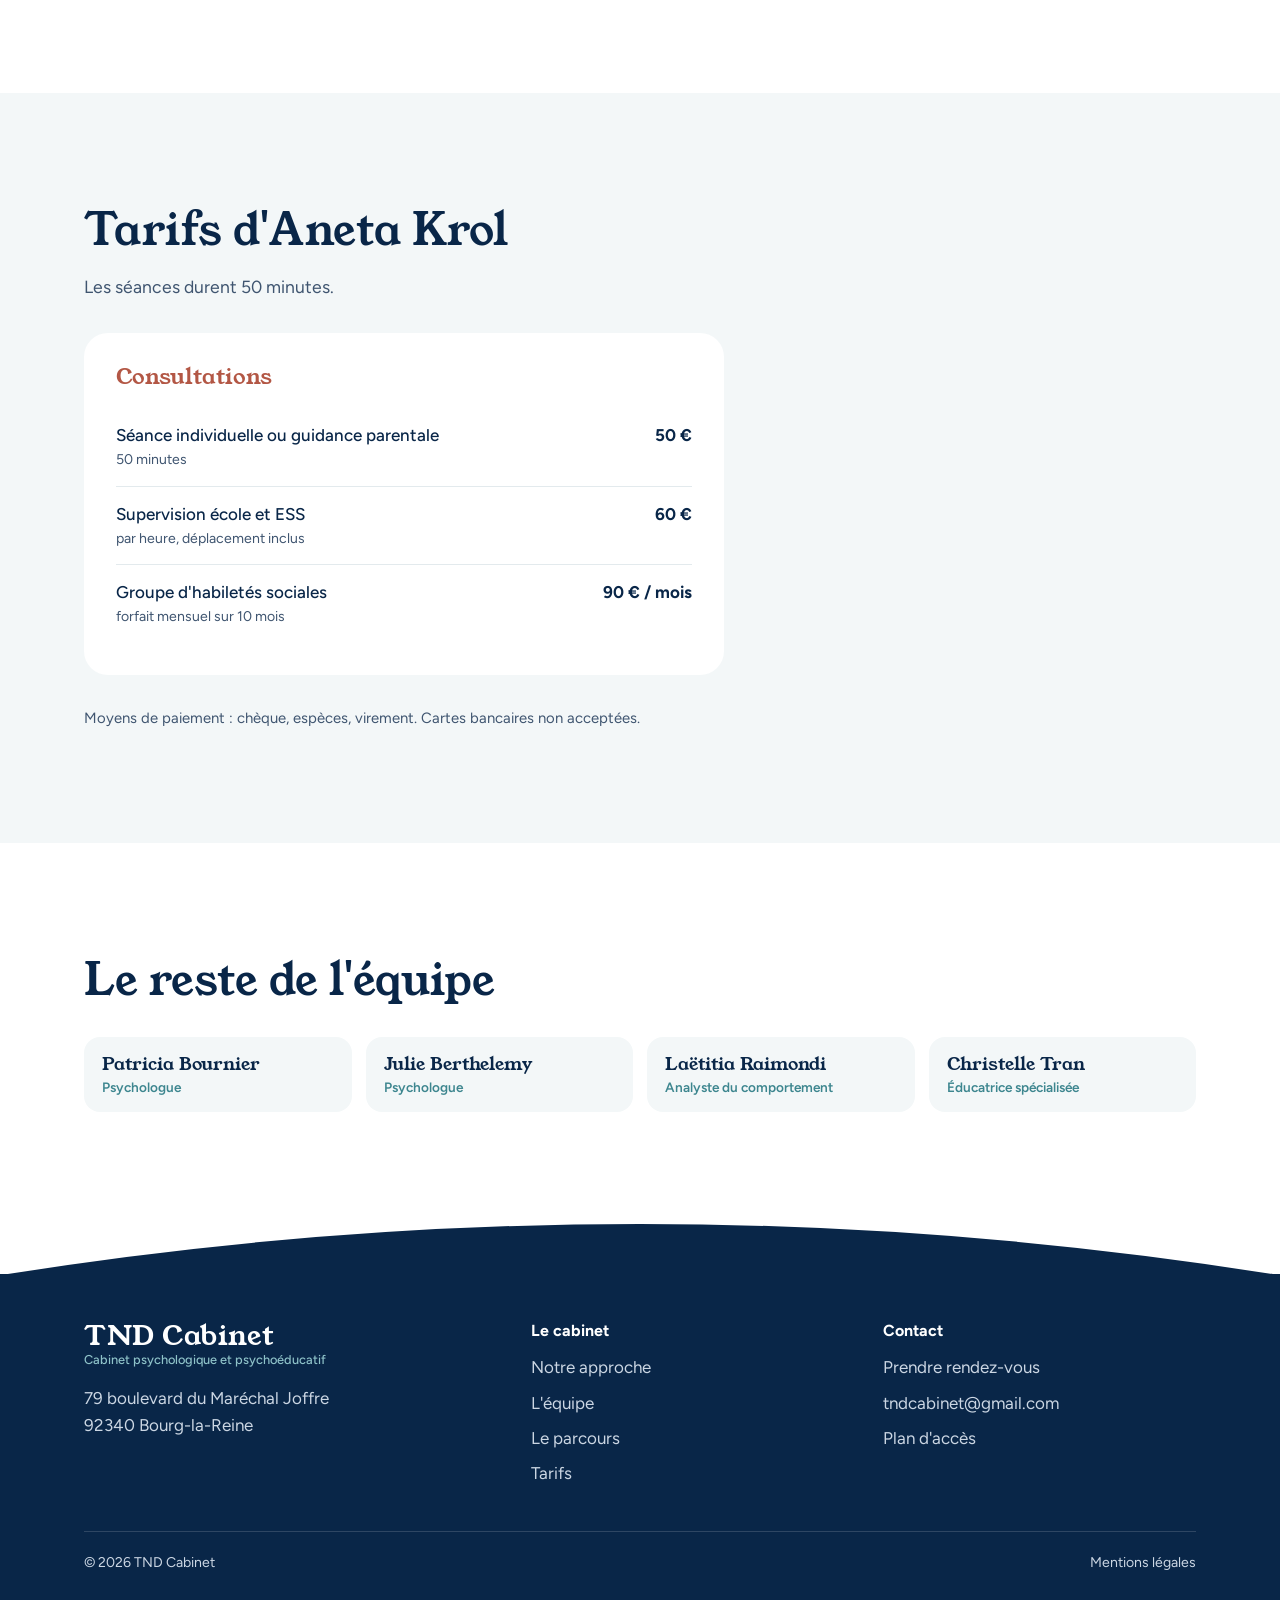
==== commit 5b8bf47a: "Add files via upload" ====
--- a/aneta-krol.html
+++ b/aneta-krol.html
@@ -30,7 +30,9 @@
         <li><a href="index.html#tarifs">Tarifs</a></li>
         <li><a href="index.html#acces">Accès</a></li>
       </ul>
-      <a href="index.html#contact" class="btn btn-principal">Prendre rendez-vous</a>
+      <div class="nav-rdv">
+        <a href="https://perfactive.fr/patricia-bournier/info" class="btn btn-principal btn-rdv" target="_blank" rel="noopener">Prendre rendez-vous<span>Bilans</span></a>
+      </div>
     </nav>
   </div>
 </header>
--- a/style.css
+++ b/style.css
@@ -475,3 +475,19 @@
 .contact-carte .mails { display: flex; flex-direction: column; gap: 4px; }
 .contact-carte .mails a + a { font-weight: 500; color: var(--texte-doux); font-size: .95rem; }
 @media (max-width: 760px) { .sans-tel { display: none; } }
+
+/* Boutons de rendez-vous du hero */
+.btn-rdv { display: inline-flex; flex-direction: column; align-items: flex-start; line-height: 1.2; padding: 12px 26px; border-radius: 18px; }
+.btn-rdv span { font-size: .85rem; font-weight: 500; opacity: .85; margin-top: 2px; }
+@media (max-width: 640px) { .btn-rdv { align-items: center; } }
+
+/* Boutons de rendez-vous dans le menu */
+.nav-rdv { display: flex; gap: 10px; }
+.nav .btn-rdv { padding: 8px 18px; font-size: .9rem; border-radius: 14px; }
+.nav .btn-rdv span { font-size: .78rem; }
+.btn-contour-sombre { border-color: var(--marine); color: var(--marine); background: transparent; }
+.btn-contour-sombre:hover { background: var(--marine); color: var(--blanc); }
+@media (max-width: 960px) {
+  .nav-rdv { flex-direction: column; }
+  .nav .btn-rdv { align-items: center; padding: 12px 18px; }
+}
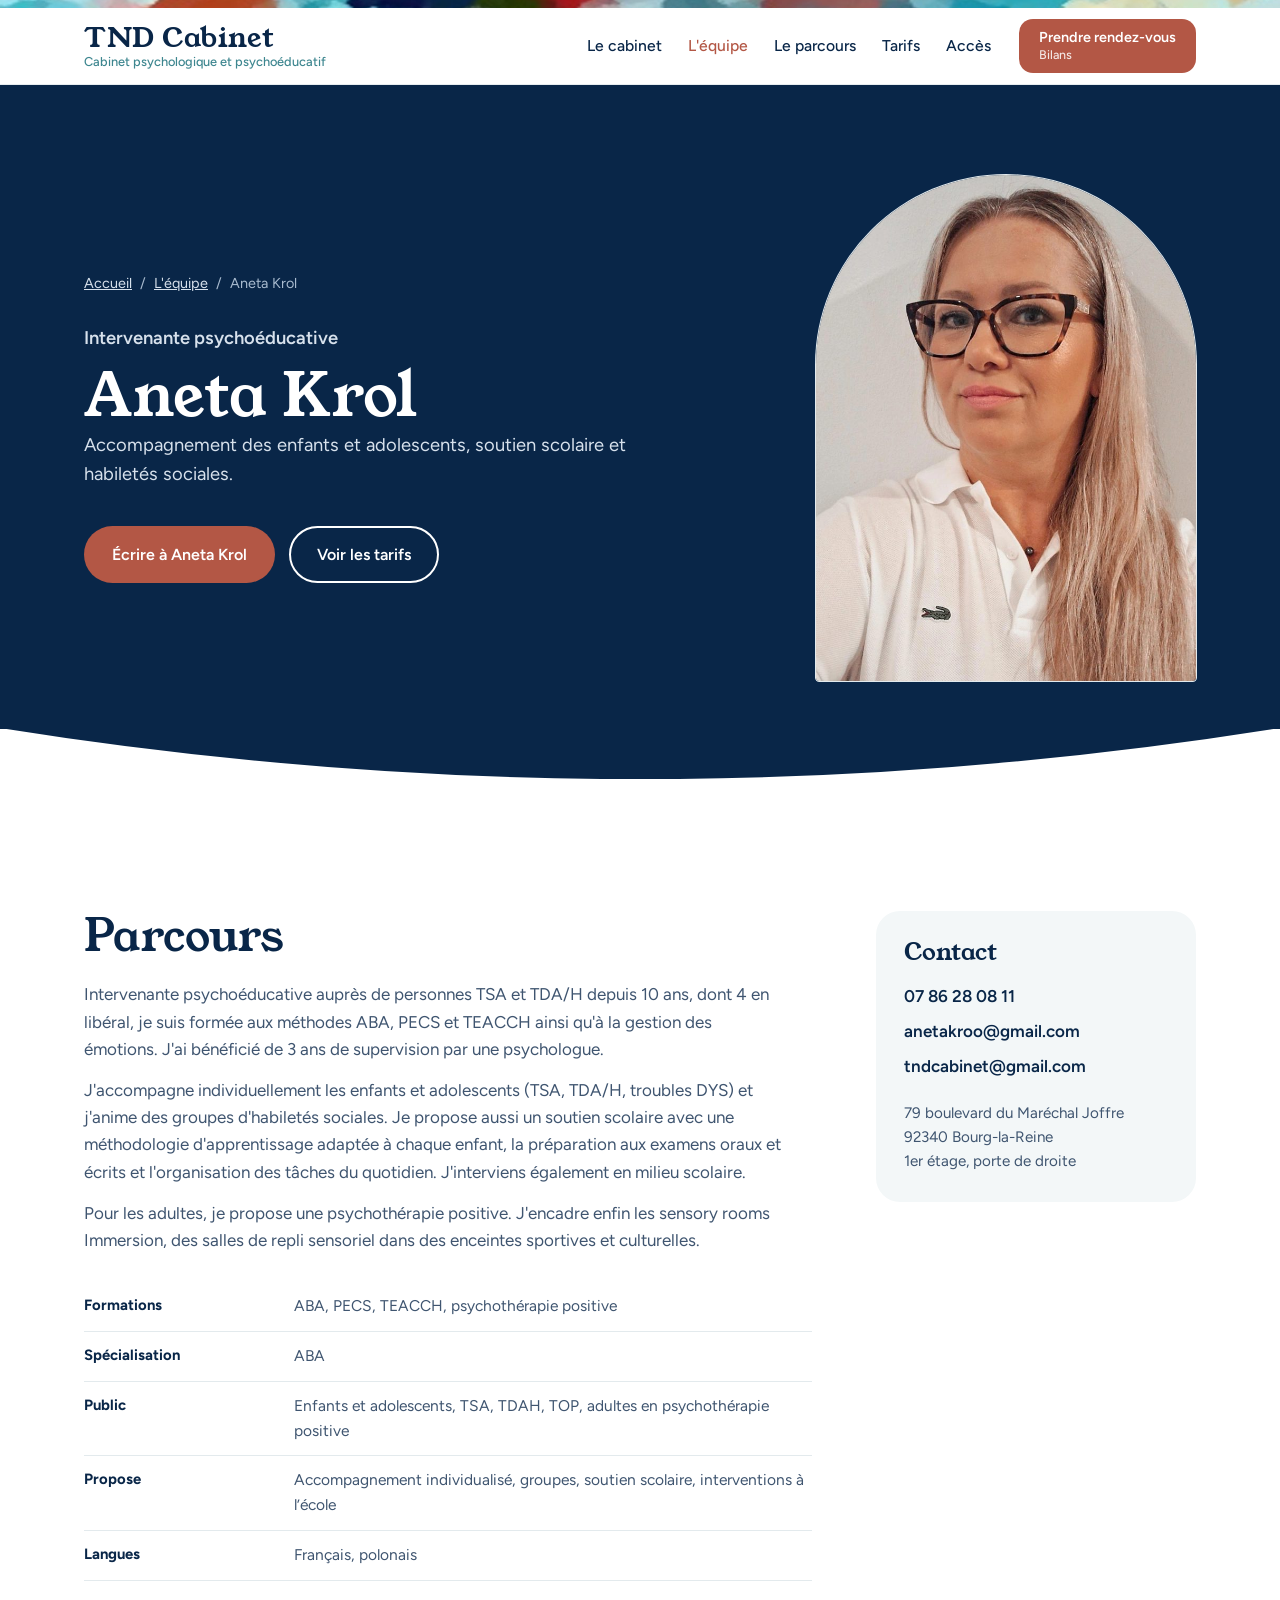
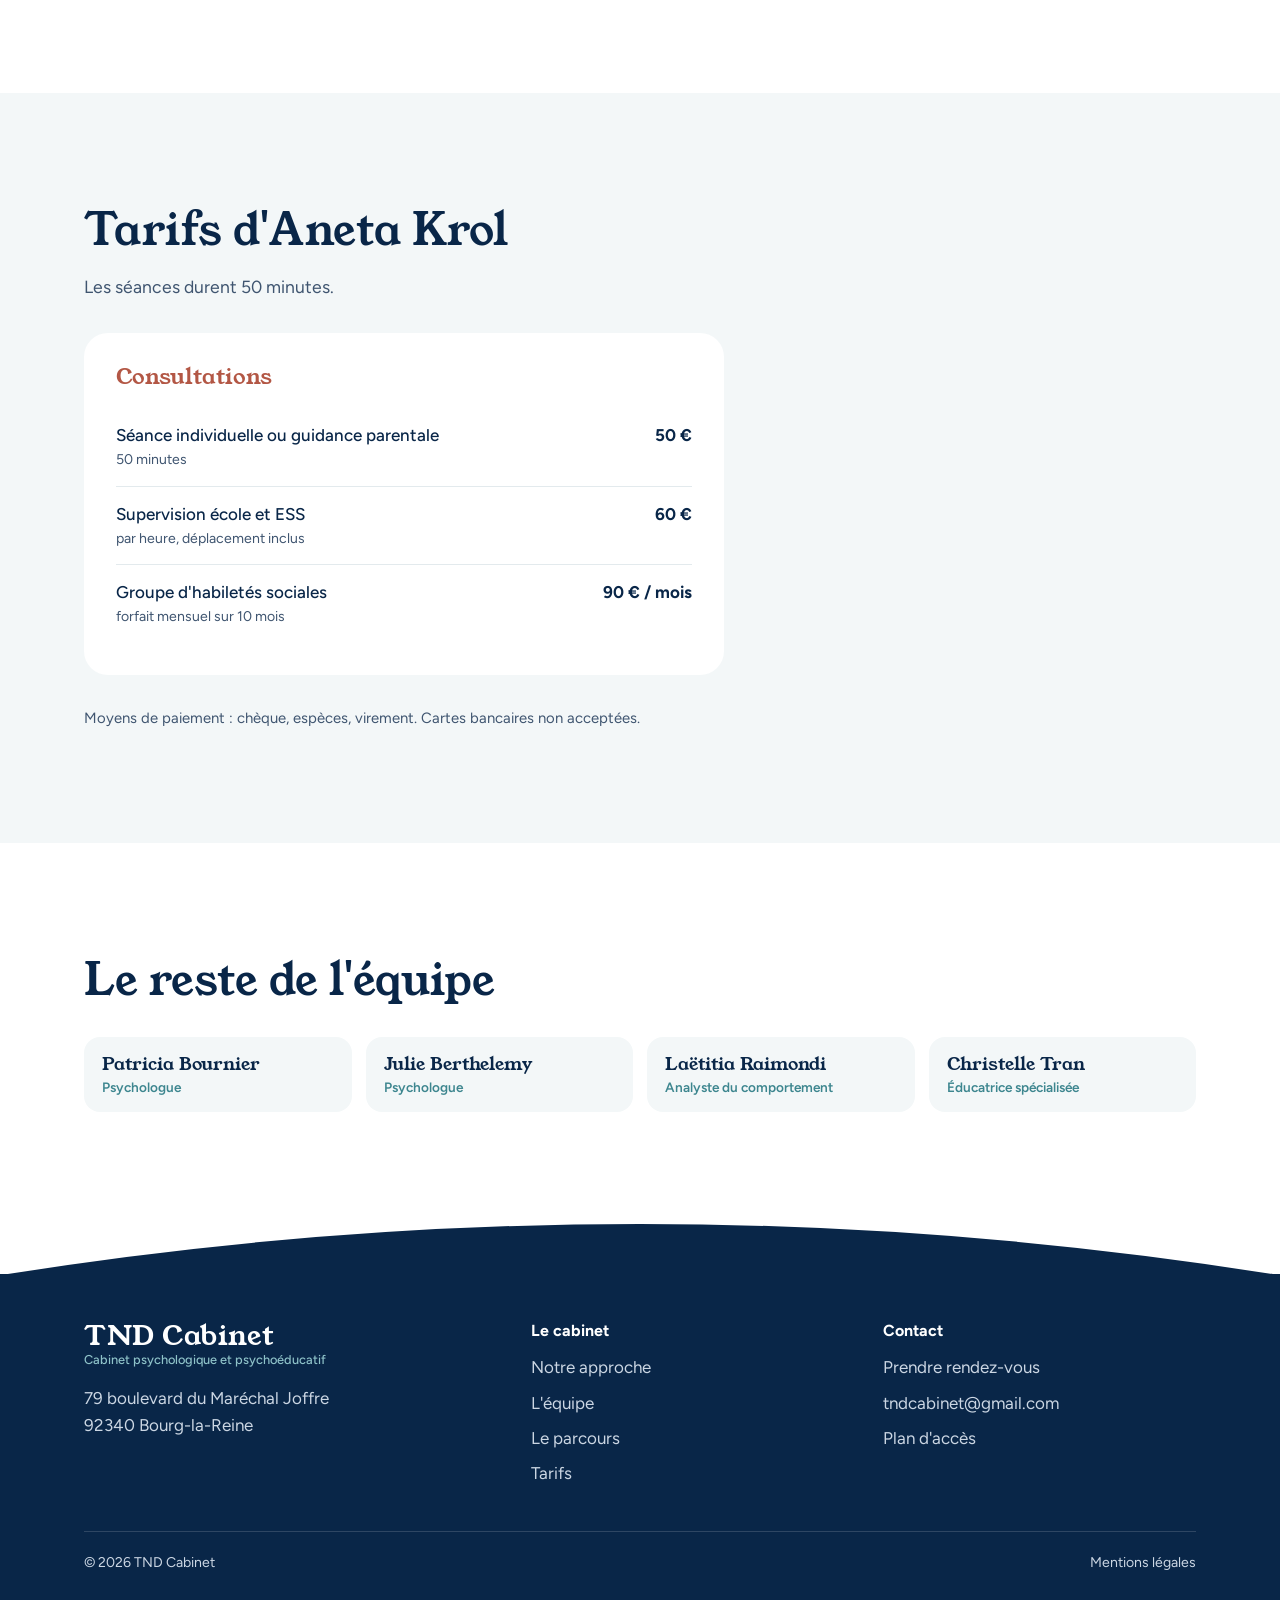
==== commit 399e2183: "Add files via upload" ====
--- a/aneta-krol.html
+++ b/aneta-krol.html
@@ -47,7 +47,7 @@
         <h1 id="titre-personne">Aneta Krol</h1>
         <p>Accompagnement des enfants et adolescents, soutien scolaire et habiletés sociales.</p>
         <div class="actions">
-          <a href="mailto:aneta.kroo@gmail.com" class="btn btn-principal">Écrire à Aneta Krol</a>
+          <a href="mailto:anetakroo@gmail.com" class="btn btn-principal">Écrire à Aneta Krol</a>
           <a href="#tarifs-perso" class="btn btn-contour">Voir les tarifs</a>
         </div>
       </div>
@@ -77,7 +77,7 @@
         <h2 id="titre-contact-perso">Contact</h2>
         <div class="coords">
           <a href="tel:+33786280811">07 86 28 08 11</a>
-          <a href="mailto:aneta.kroo@gmail.com">aneta.kroo@gmail.com</a>
+          <a href="mailto:anetakroo@gmail.com">anetakroo@gmail.com</a>
           <a href="mailto:tndcabinet@gmail.com">tndcabinet@gmail.com</a>
         </div>
         <p class="adresse-perso">79 boulevard du Maréchal Joffre<br>92340 Bourg-la-Reine<br>1er étage, porte de droite</p>
--- a/style.css
+++ b/style.css
@@ -491,3 +491,32 @@
   .nav-rdv { flex-direction: column; }
   .nav .btn-rdv { align-items: center; padding: 12px 18px; }
 }
+
+/* Motif dans l'arche du hero */
+.hero .hero-motif { object-fit: cover; object-position: center; background: #3D868F; box-shadow: none; }
+
+/* Mobile : image du hero masquée et bouton de rendez-vous collant */
+.cta-mobile { display: none; }
+@media (max-width: 640px) {
+  .hero .hero-motif { display: none; }
+  .cta-mobile {
+    display: block; position: fixed; left: 0; right: 0; bottom: 0; z-index: 60;
+    padding: 12px 16px calc(12px + env(safe-area-inset-bottom, 0px));
+    background: rgba(255,255,255,.96); border-top: 1px solid #E3EAED;
+    box-shadow: 0 -6px 18px rgba(9,38,72,.08);
+    transform: translateY(110%); transition: transform .25s ease;
+  }
+  .cta-mobile.visible { transform: translateY(0); }
+  .cta-mobile .btn-rdv { display: flex; width: 100%; align-items: center; }
+  body.avec-cta .pied { padding-bottom: 88px; }
+}
+@media (prefers-reduced-motion: reduce) { .cta-mobile { transition: none; } }
+
+/* Ce que nous proposons : bande colorée courbée */
+.propose { background: var(--marine); color: var(--blanc); }
+.propose-couleur { color: var(--marine); }
+.propose .conteneur { padding-top: clamp(40px, 6vw, 72px); padding-bottom: clamp(48px, 7vw, 80px); }
+.propose .chapeau { color: #D7E1EC; }
+.propose .service { background: var(--blanc); color: var(--marine); border: 0; border-top: 5px solid var(--teal); }
+.propose .service:nth-child(odd) { border-top-color: var(--terracotta); }
+.propose .service-vedette { border-top-color: var(--terracotta) !important; }
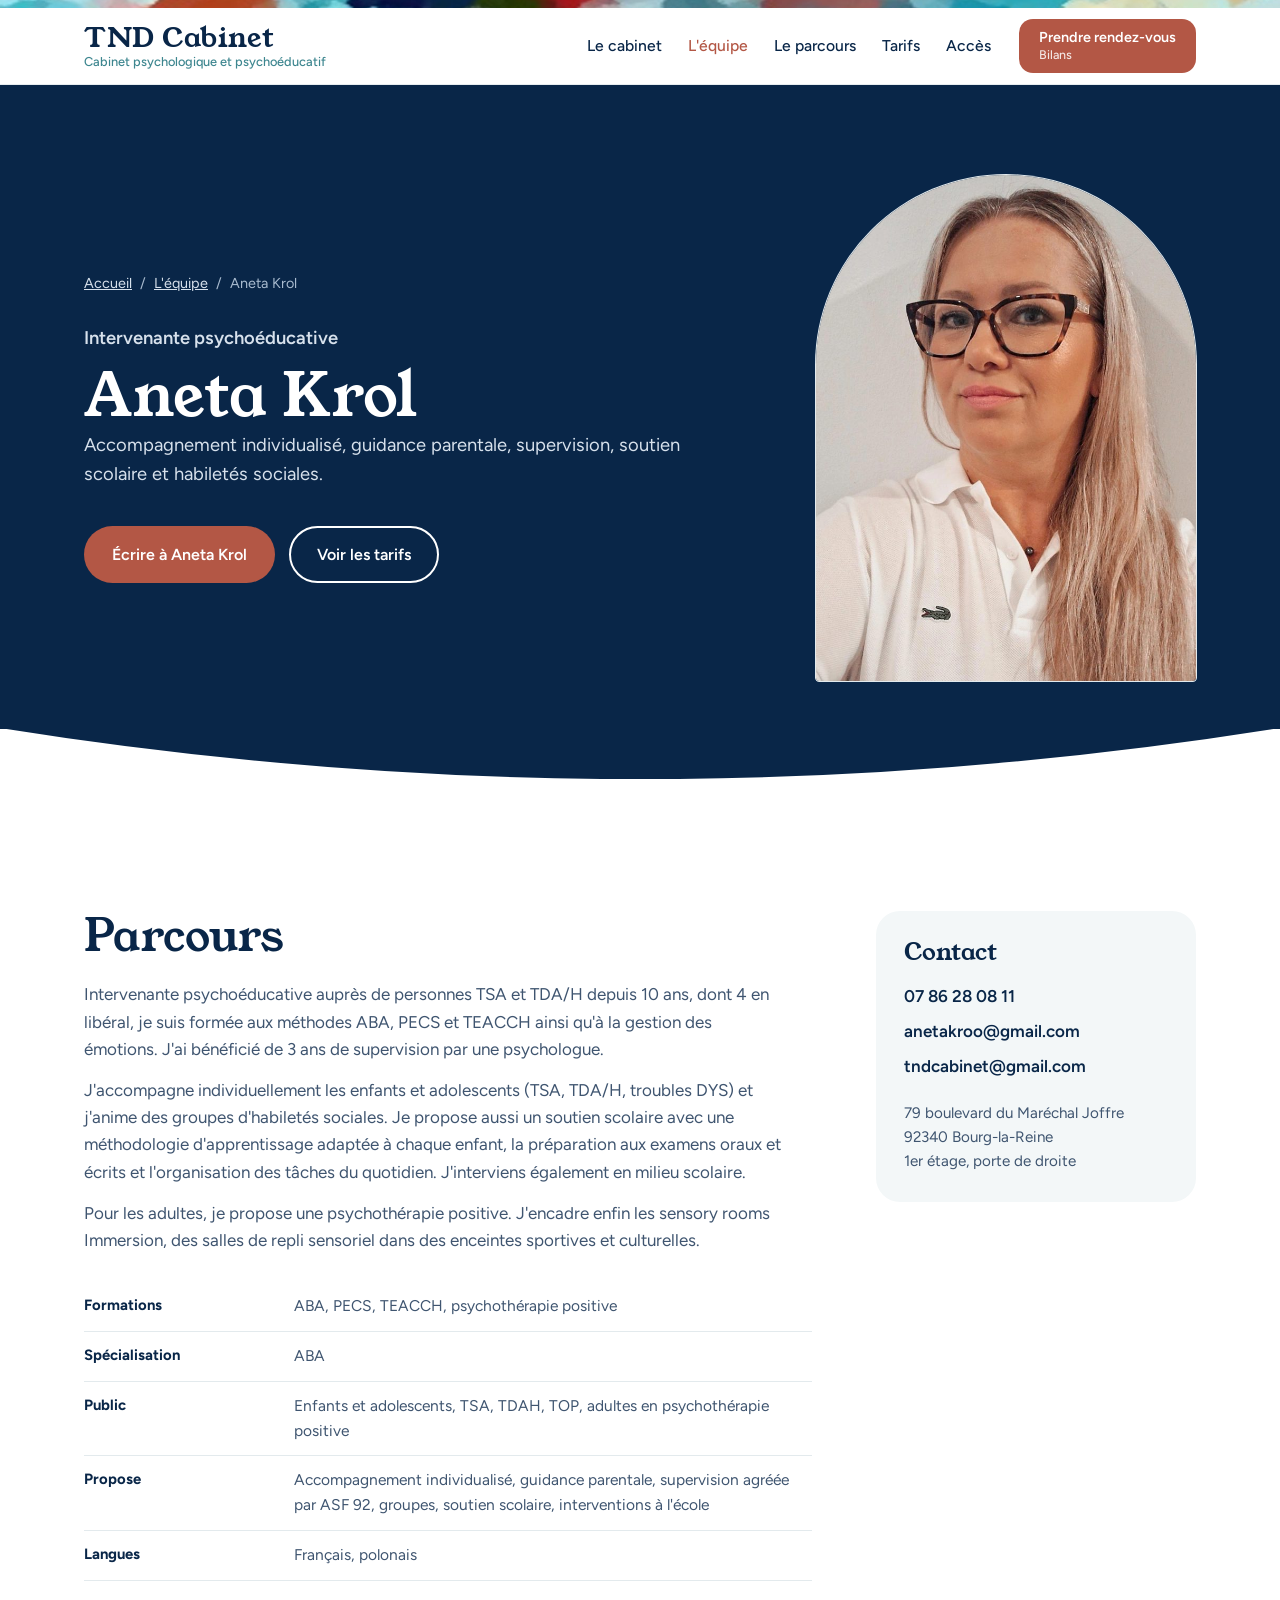
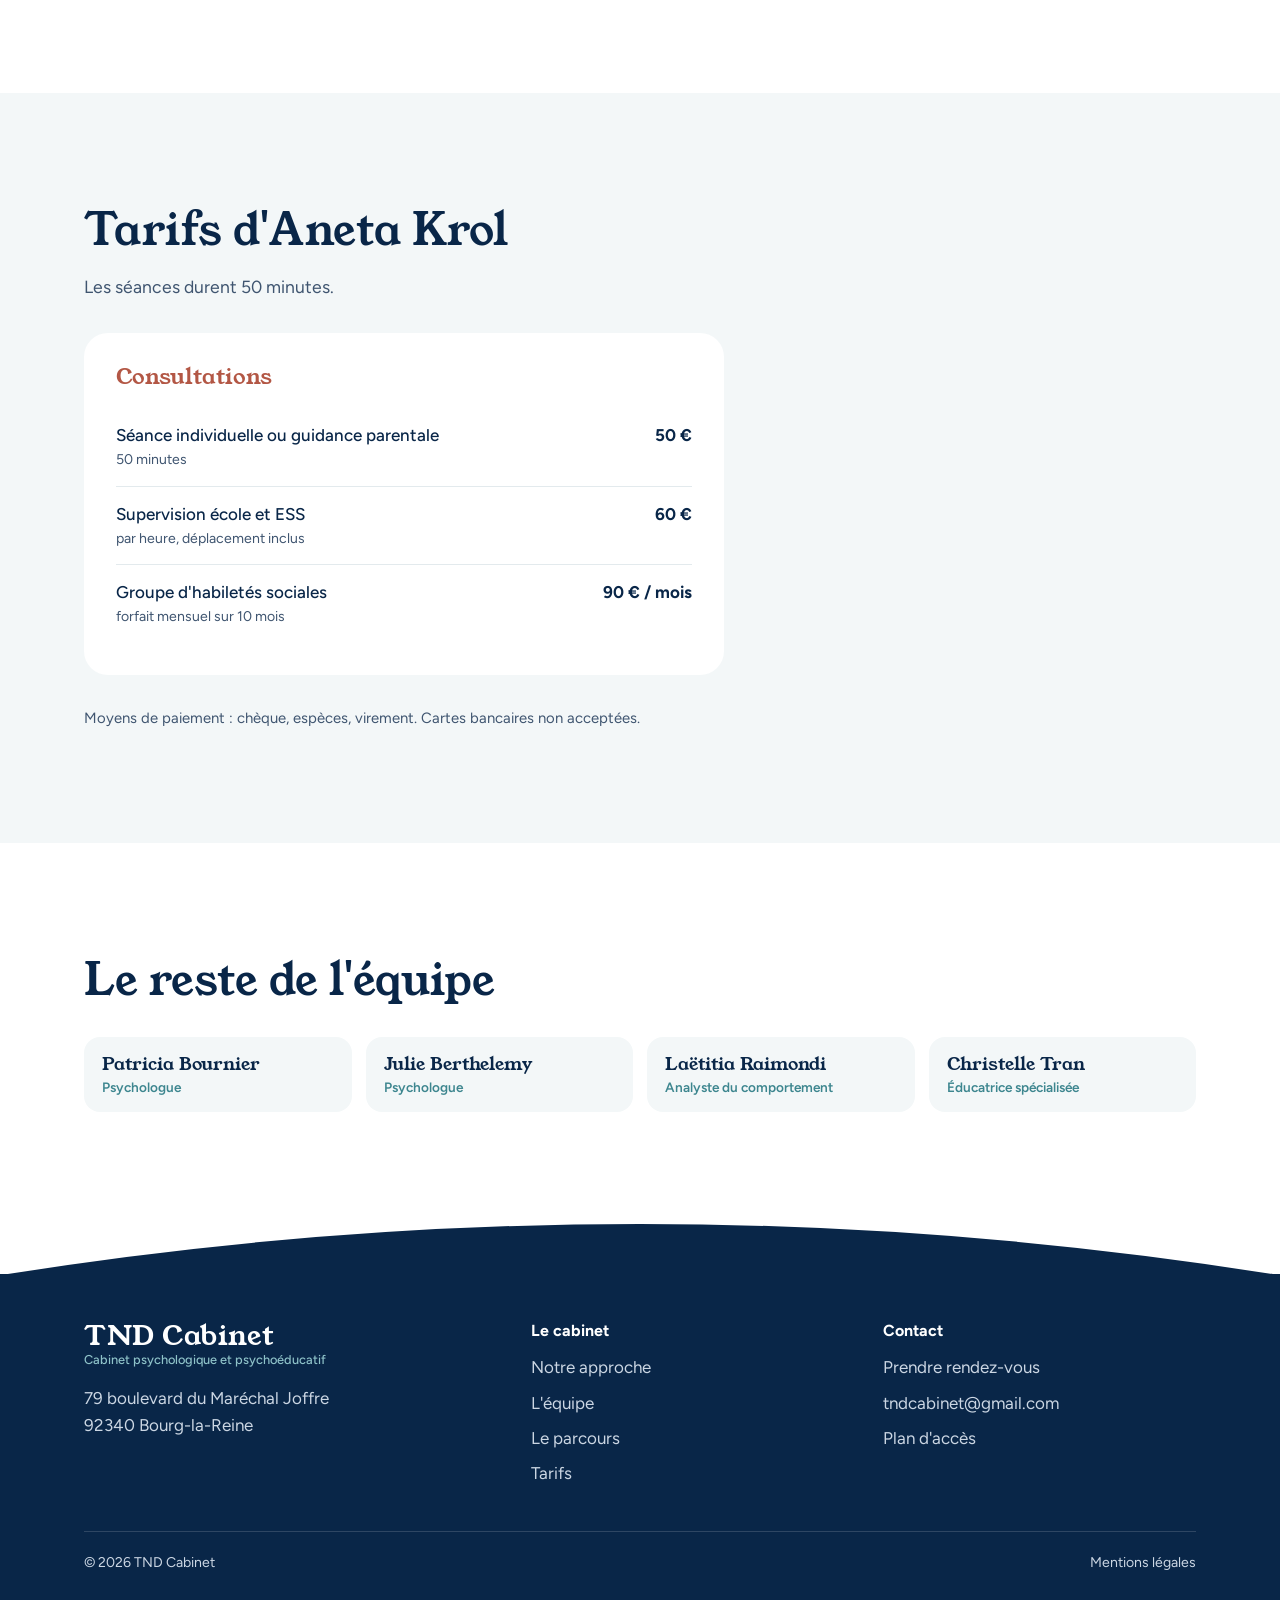
==== commit 48570213: "Add files via upload" ====
--- a/aneta-krol.html
+++ b/aneta-krol.html
@@ -45,7 +45,7 @@
         <nav class="fil" aria-label="Fil d'Ariane"><a href="index.html">Accueil</a><span aria-hidden="true">/</span><a href="equipe.html">L'équipe</a><span aria-hidden="true">/</span><span aria-current="page">Aneta Krol</span></nav>
         <p class="role-hero">Intervenante psychoéducative</p>
         <h1 id="titre-personne">Aneta Krol</h1>
-        <p>Accompagnement des enfants et adolescents, soutien scolaire et habiletés sociales.</p>
+        <p>Accompagnement individualisé, guidance parentale, supervision, soutien scolaire et habiletés sociales.</p>
         <div class="actions">
           <a href="mailto:anetakroo@gmail.com" class="btn btn-principal">Écrire à Aneta Krol</a>
           <a href="#tarifs-perso" class="btn btn-contour">Voir les tarifs</a>
@@ -69,7 +69,7 @@
           <div><dt>Formations</dt><dd>ABA, PECS, TEACCH, psychothérapie positive</dd></div>
           <div><dt>Spécialisation</dt><dd>ABA</dd></div>
           <div><dt>Public</dt><dd>Enfants et adolescents, TSA, TDAH, TOP, adultes en psychothérapie positive</dd></div>
-          <div><dt>Propose</dt><dd>Accompagnement individualisé, groupes, soutien scolaire, interventions à l’école</dd></div>
+          <div><dt>Propose</dt><dd>Accompagnement individualisé, guidance parentale, supervision agréée par ASF 92, groupes, soutien scolaire, interventions à l'école</dd></div>
           <div><dt>Langues</dt><dd>Français, polonais</dd></div>
         </dl>
       </div>
@@ -145,7 +145,7 @@
     </div>
     <div class="pied-bas">
       <span>© 2026 TND Cabinet</span>
-      <a href="#">Mentions légales</a>
+      <a href="mentions-legales.html">Mentions légales</a>
     </div>
   </div>
   <div class="motif-bande" aria-hidden="true"></div>
--- a/style.css
+++ b/style.css
@@ -520,3 +520,24 @@
 .propose .service { background: var(--blanc); color: var(--marine); border: 0; border-top: 5px solid var(--teal); }
 .propose .service:nth-child(odd) { border-top-color: var(--terracotta); }
 .propose .service-vedette { border-top-color: var(--terracotta) !important; }
+
+/* Page mentions légales */
+.legal { display: grid; grid-template-columns: 240px 1fr; gap: 56px; align-items: start; }
+.legal-sommaire { position: sticky; top: calc(env(safe-area-inset-top, 0px) + 108px); background: var(--fond-doux); border-radius: 20px; padding: 22px 24px; }
+.legal-sommaire ul { list-style: none; margin: 0; padding: 0; display: grid; gap: 10px; }
+.legal-sommaire a { text-decoration: none; font-size: .95rem; font-weight: 500; }
+.legal-sommaire a:hover { color: var(--terracotta); text-decoration: underline; }
+.legal-texte h2 { font-size: clamp(1.5rem, 2.4vw, 1.9rem); margin-top: 48px; margin-bottom: 14px; }
+.legal-texte h2:first-child { margin-top: 0; }
+.legal-texte p { color: var(--texte-doux); max-width: 72ch; }
+.legal-texte p + p { margin-top: 12px; }
+.legal-texte p a, .legal-texte dd a { color: var(--marine); font-weight: 600; text-underline-offset: 3px; }
+.legal-texte .details { margin-top: 16px; }
+.legal-texte .details dt small { display: block; font-weight: 500; color: var(--teal); font-size: .85rem; }
+.legal-liste { margin: 12px 0; padding-left: 20px; color: var(--texte-doux); display: grid; gap: 6px; }
+.maj { margin-top: 48px !important; font-size: .9rem; }
+.a-completer { color: var(--terracotta); font-weight: 600; }
+@media (max-width: 860px) {
+  .legal { grid-template-columns: 1fr; gap: 32px; }
+  .legal-sommaire { position: static; }
+}
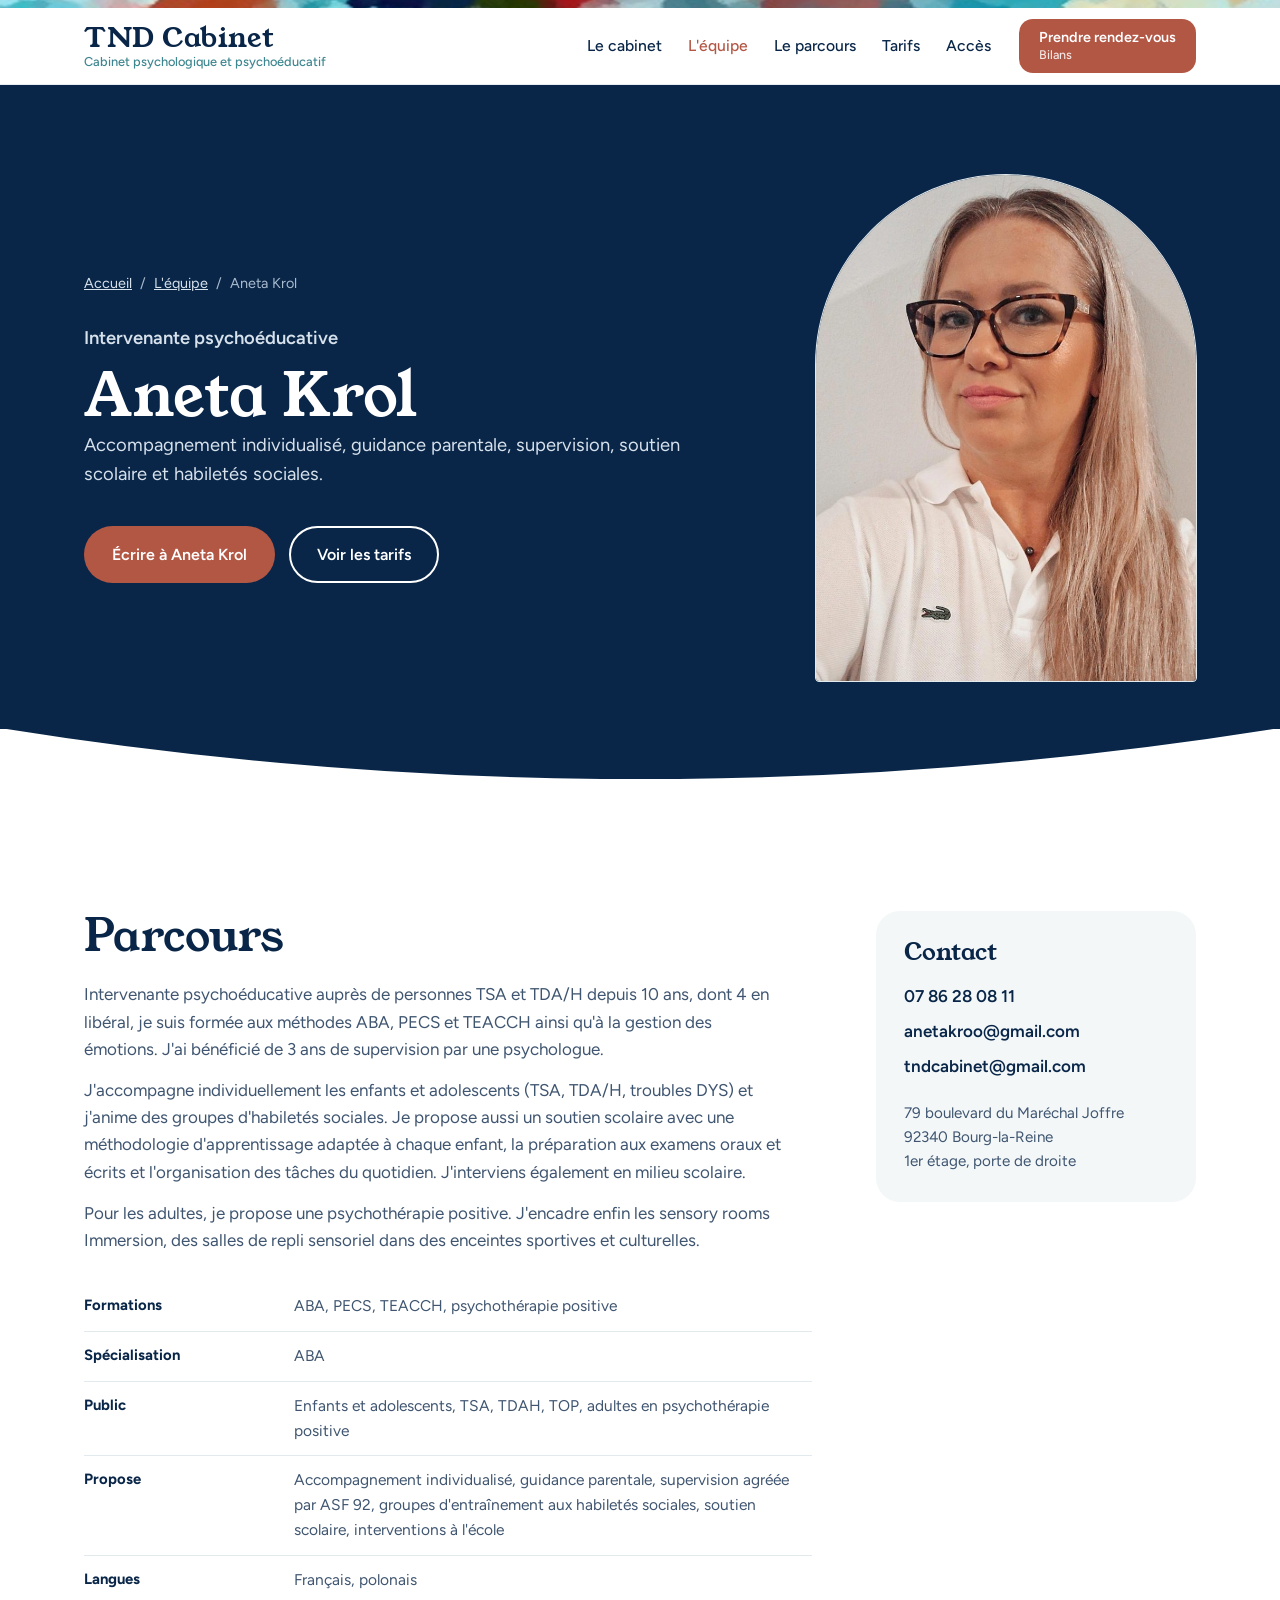
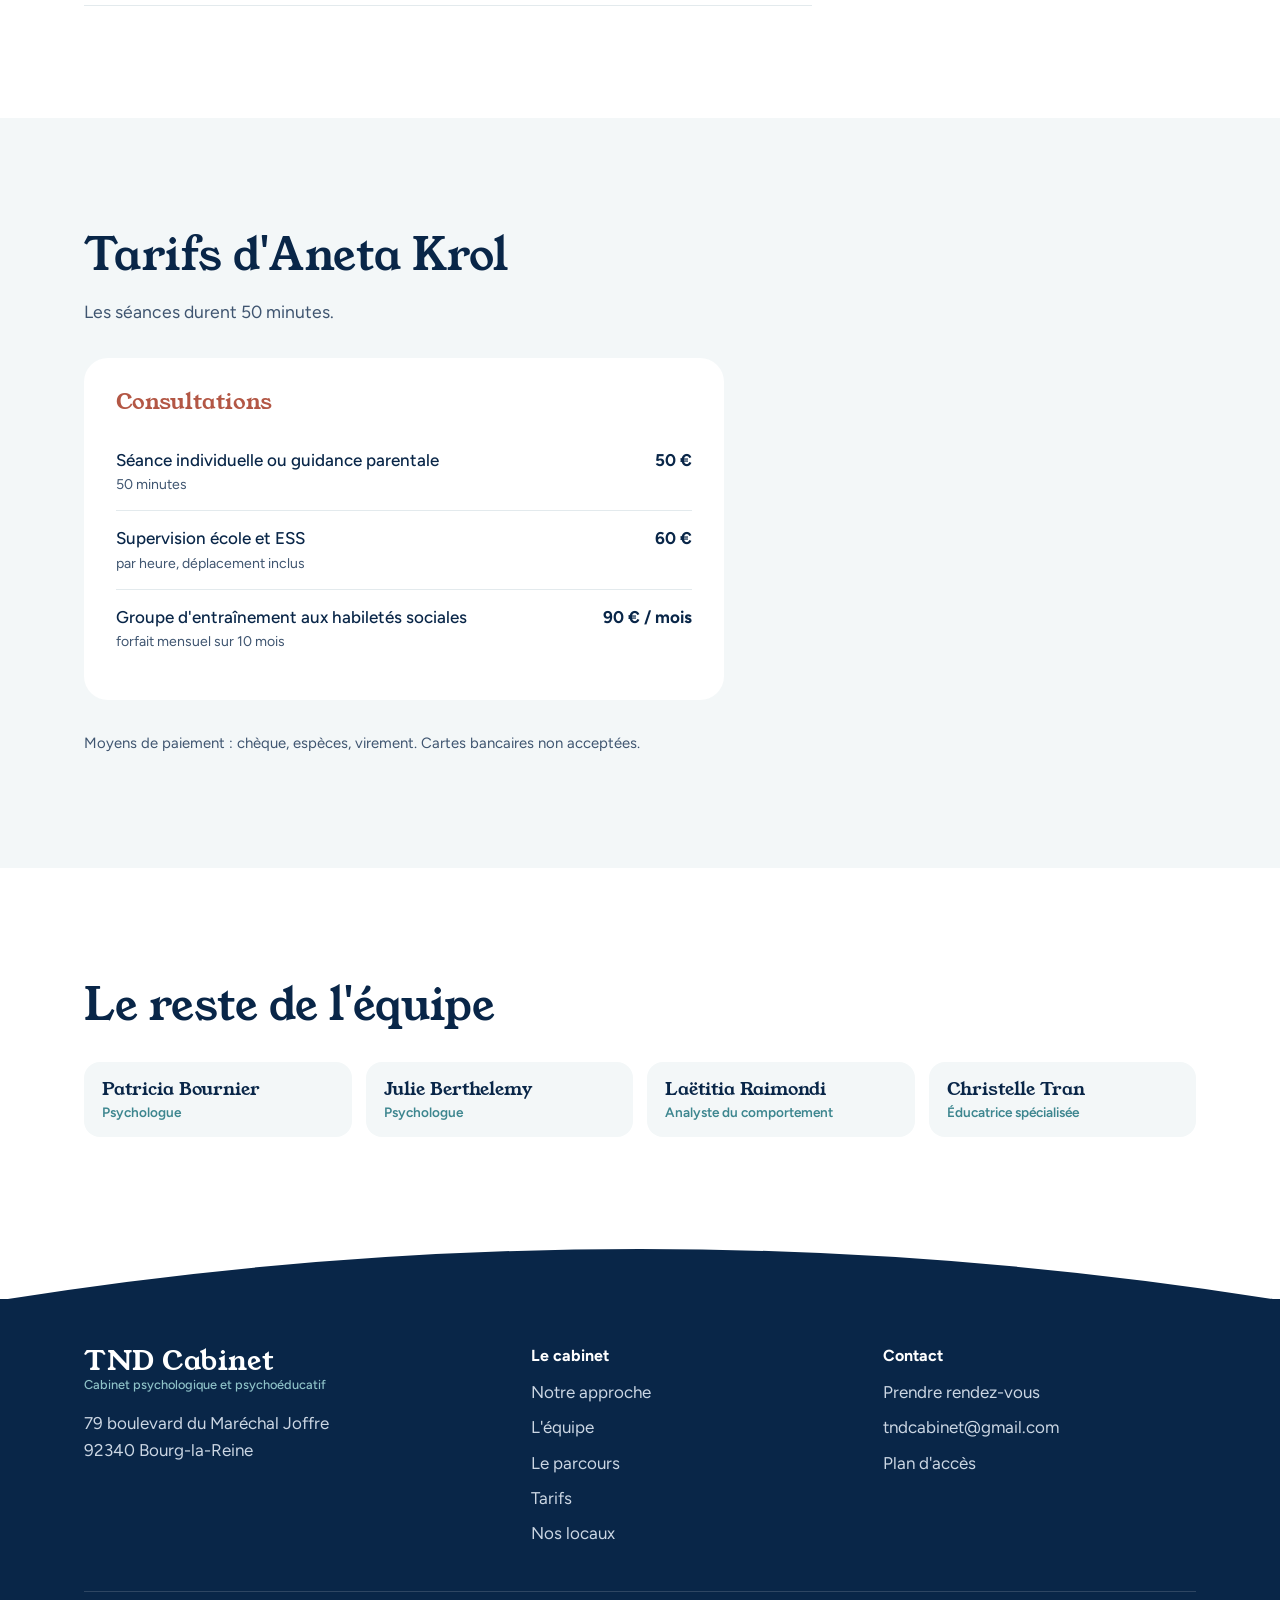
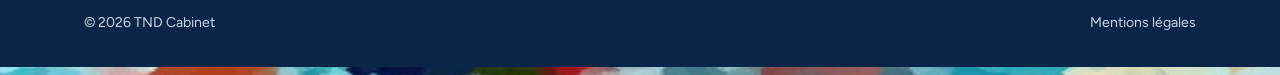
==== commit cbab9bf6: "Add files via upload" ====
--- a/aneta-krol.html
+++ b/aneta-krol.html
@@ -8,6 +8,10 @@
 <link rel="preconnect" href="https://fonts.googleapis.com">
 <link rel="preconnect" href="https://fonts.gstatic.com" crossorigin>
 <link href="https://fonts.googleapis.com/css2?family=Young+Serif&family=Figtree:wght@400;500;600;700&display=swap" rel="stylesheet">
+<link rel="icon" href="favicon.svg" type="image/svg+xml">
+<link rel="icon" href="favicon-32.png" type="image/png" sizes="32x32">
+<link rel="apple-touch-icon" href="apple-touch-icon.png">
+<meta name="theme-color" content="#092648">
 <link rel="stylesheet" href="style.css">
 </head>
 <body>
@@ -69,7 +73,7 @@
           <div><dt>Formations</dt><dd>ABA, PECS, TEACCH, psychothérapie positive</dd></div>
           <div><dt>Spécialisation</dt><dd>ABA</dd></div>
           <div><dt>Public</dt><dd>Enfants et adolescents, TSA, TDAH, TOP, adultes en psychothérapie positive</dd></div>
-          <div><dt>Propose</dt><dd>Accompagnement individualisé, guidance parentale, supervision agréée par ASF 92, groupes, soutien scolaire, interventions à l'école</dd></div>
+          <div><dt>Propose</dt><dd>Accompagnement individualisé, guidance parentale, supervision agréée par ASF 92, groupes d'entraînement aux habiletés sociales, soutien scolaire, interventions à l'école</dd></div>
           <div><dt>Langues</dt><dd>Français, polonais</dd></div>
         </dl>
       </div>
@@ -95,7 +99,7 @@
           <dl>
             <div class="ligne"><dt>Séance individuelle ou guidance parentale<small>50 minutes</small></dt><dd>50 €</dd></div>
             <div class="ligne"><dt>Supervision école et ESS<small>par heure, déplacement inclus</small></dt><dd>60 €</dd></div>
-            <div class="ligne"><dt>Groupe d'habiletés sociales<small>forfait mensuel sur 10 mois</small></dt><dd>90 € / mois</dd></div>
+            <div class="ligne"><dt>Groupe d'entraînement aux habiletés sociales<small>forfait mensuel sur 10 mois</small></dt><dd>90 € / mois</dd></div>
           </dl>
         </div>
         <p class="note">Moyens de paiement : chèque, espèces, virement. Cartes bancaires non acceptées.</p>
@@ -132,6 +136,7 @@
           <li><a href="equipe.html">L'équipe</a></li>
           <li><a href="index.html#parcours">Le parcours</a></li>
           <li><a href="index.html#tarifs">Tarifs</a></li>
+          <li><a href="nos-locaux.html">Nos locaux</a></li>
         </ul>
       </div>
       <div>
--- a/style.css
+++ b/style.css
@@ -541,3 +541,31 @@
   .legal { grid-template-columns: 1fr; gap: 32px; }
   .legal-sommaire { position: static; }
 }
+
+/* Photo du cabinet */
+.cabinet .photo-cabinet { object-fit: cover; object-position: 55% 55%; }
+
+/* Page Nos locaux */
+.photo { margin: 0; }
+.photo img { width: 100%; height: auto; border-radius: 20px; display: block; object-fit: cover; aspect-ratio: 3 / 4; background: var(--gris-img); }
+.photo figcaption { margin-top: 10px; font-size: .9rem; color: var(--texte-doux); }
+.locaux-arrivee { display: grid; grid-template-columns: 1.1fr .9fr .9fr; gap: 32px; align-items: start; }
+.etapes-arrivee { list-style: none; counter-reset: arr; margin: 28px 0 32px; padding: 0; display: grid; gap: 18px; }
+.etapes-arrivee li { counter-increment: arr; display: grid; grid-template-columns: 40px 1fr; column-gap: 14px; }
+.etapes-arrivee li::before { content: counter(arr); grid-row: span 2; width: 40px; height: 40px; border-radius: 50%; background: var(--teal); color: var(--blanc); display: flex; align-items: center; justify-content: center; font-family: var(--serif); font-size: 1.15rem; }
+.etapes-arrivee strong { font-family: var(--serif); font-weight: 400; font-size: 1.2rem; }
+.etapes-arrivee span { color: var(--texte-doux); }
+.locaux-attente { display: grid; grid-template-columns: .8fr 1.2fr; gap: 56px; align-items: center; }
+.locaux-attente .photo { max-width: 420px; }
+.locaux-bureaux { display: grid; grid-template-columns: repeat(4, 1fr); gap: 20px; margin-top: 40px; }
+@media (max-width: 1080px) { .locaux-arrivee { grid-template-columns: 1fr 1fr; } .locaux-arrivee > div { grid-column: 1 / -1; } .locaux-bureaux { grid-template-columns: 1fr 1fr; } }
+@media (max-width: 860px) { .locaux-attente { grid-template-columns: 1fr; gap: 28px; } }
+@media (max-width: 480px) { .locaux-arrivee, .locaux-bureaux { grid-template-columns: 1fr; } }
+
+/* Page d'accueil : photos réelles dans l'accès et lien vers les locaux */
+.visuels-acces img.img { aspect-ratio: 1 / 1; object-fit: cover; padding: 0; width: 100%; height: auto; border-radius: 20px; }
+.acces .btn-locaux { margin-top: 36px; margin-left: 10px; background: transparent; color: var(--blanc); border-color: var(--blanc); }
+.acces .btn-locaux:hover { background: var(--blanc); color: var(--terracotta); }
+.cabinet-figure { margin: 0; }
+.cabinet-figure figcaption { margin-top: 14px; }
+@media (max-width: 860px) { .cabinet-figure { order: -1; } .acces .btn-locaux { margin-left: 0; margin-top: 12px; } }
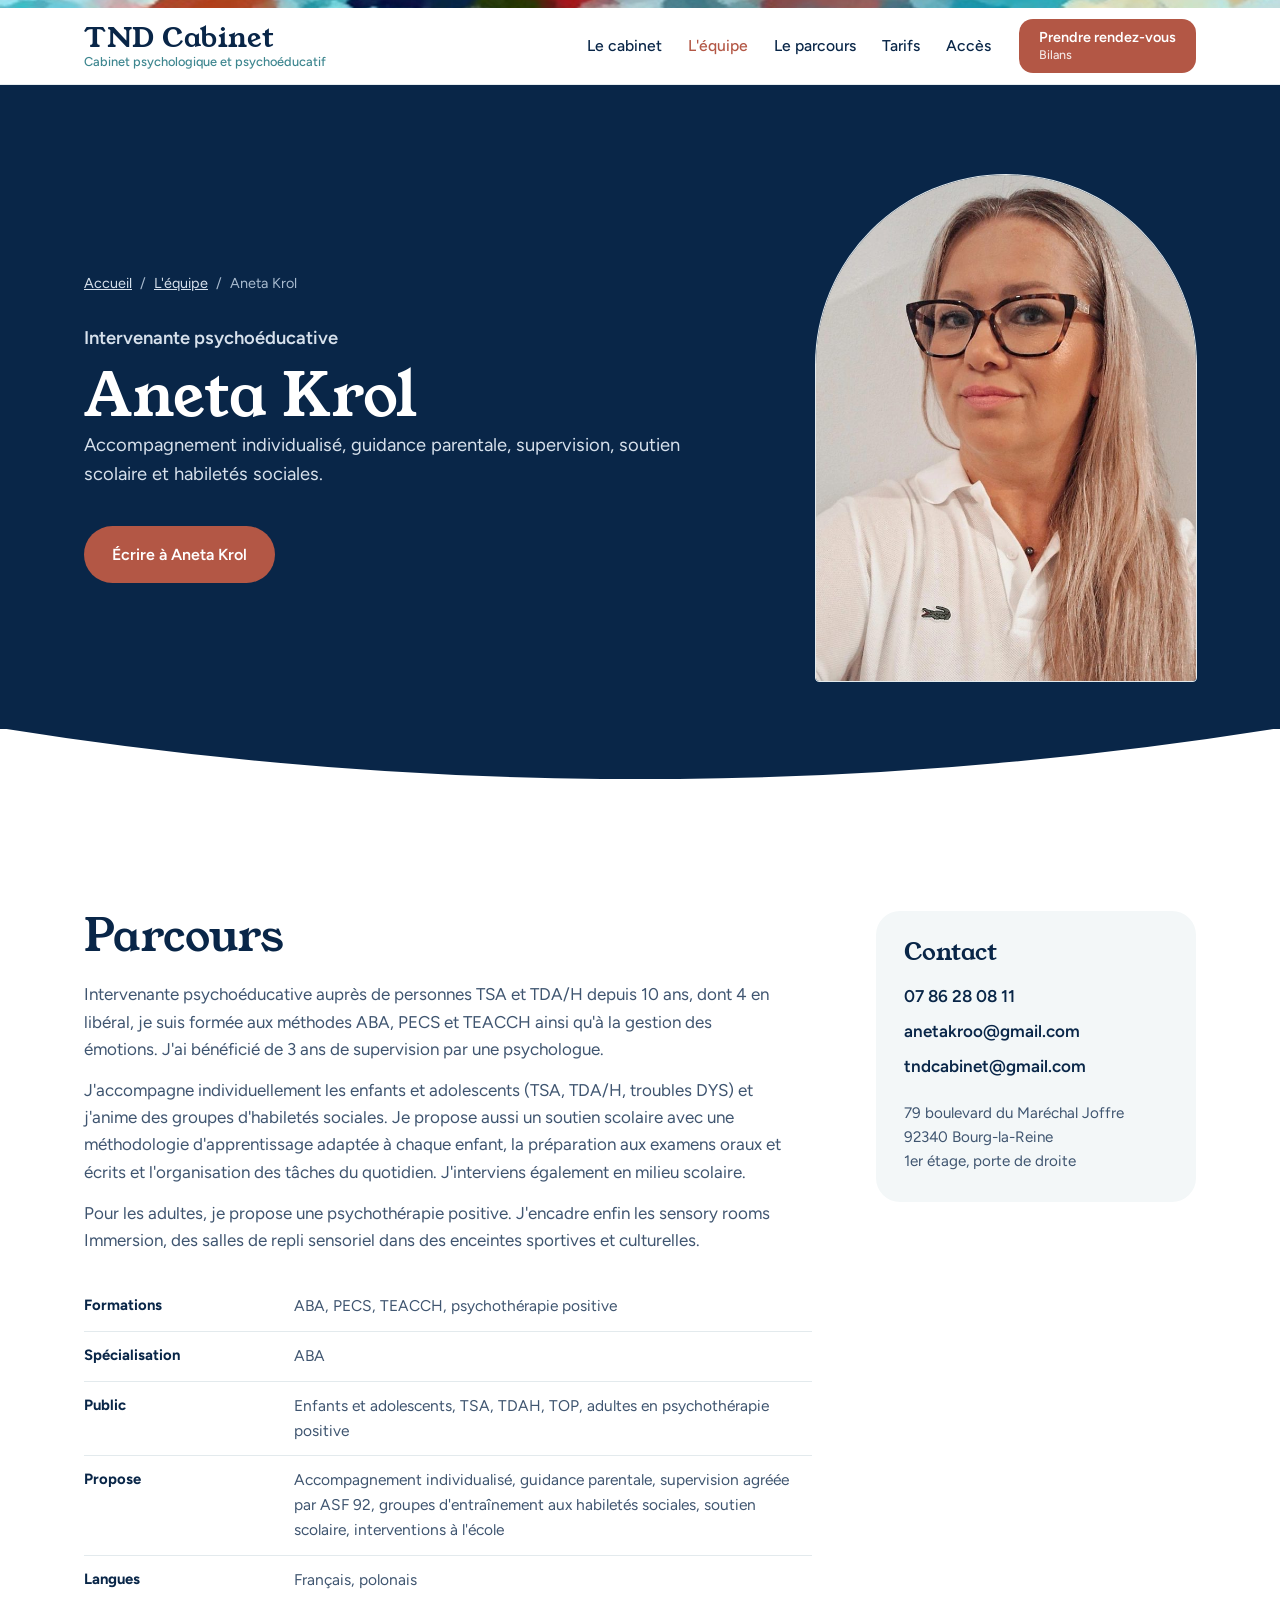
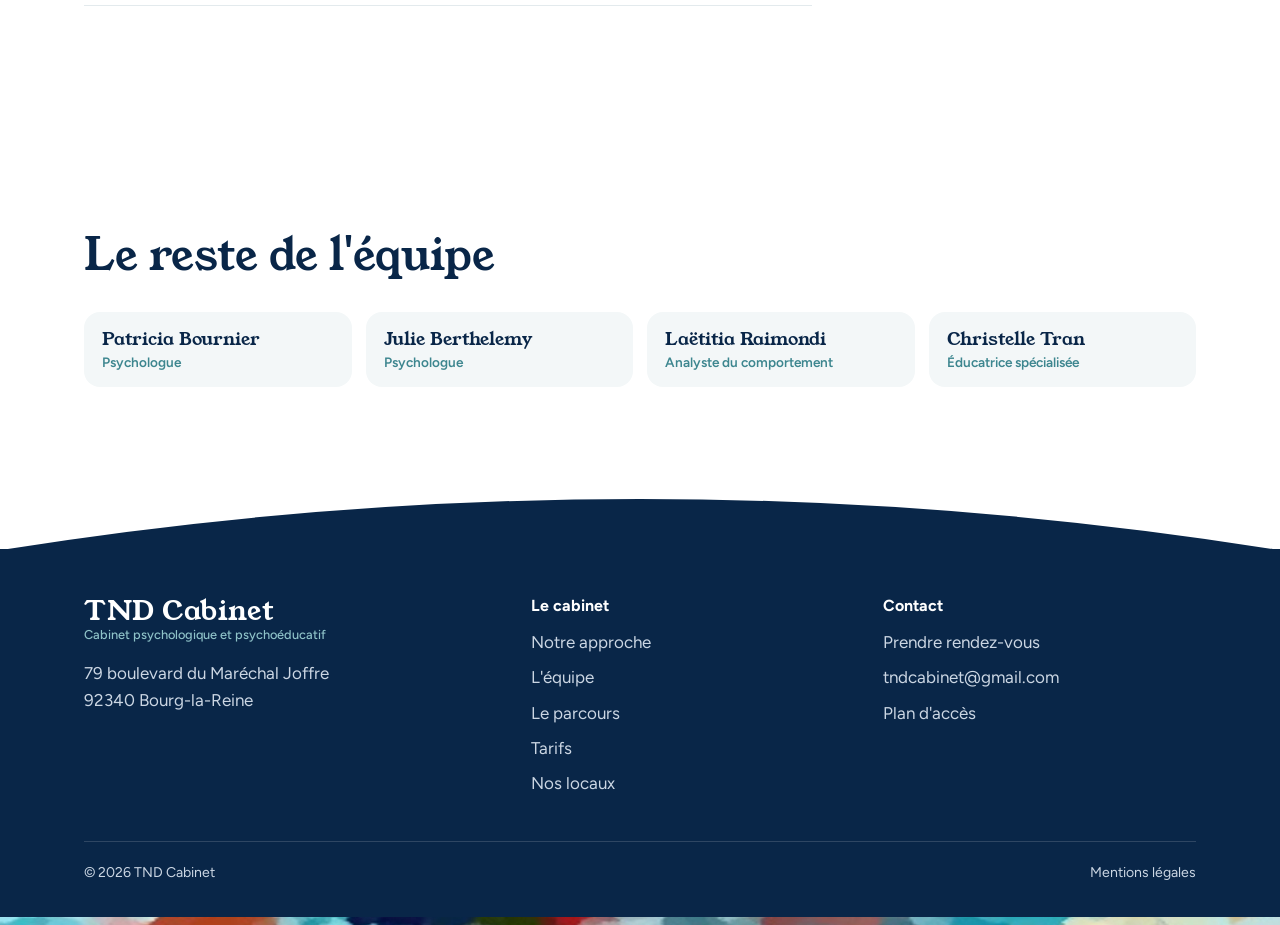
==== commit e2c6574f: "Add files via upload" ====
--- a/aneta-krol.html
+++ b/aneta-krol.html
@@ -52,7 +52,6 @@
         <p>Accompagnement individualisé, guidance parentale, supervision, soutien scolaire et habiletés sociales.</p>
         <div class="actions">
           <a href="mailto:anetakroo@gmail.com" class="btn btn-principal">Écrire à Aneta Krol</a>
-          <a href="#tarifs-perso" class="btn btn-contour">Voir les tarifs</a>
         </div>
       </div>
       <img class="img arche " src="images/aneta.jpg" alt="Portrait de Aneta Krol" width="720" height="960">
@@ -86,24 +85,6 @@
         </div>
         <p class="adresse-perso">79 boulevard du Maréchal Joffre<br>92340 Bourg-la-Reine<br>1er étage, porte de droite</p>
       </aside>
-    </div>
-  </section>
-
-  <section class="section tarifs-fond" id="tarifs-perso" aria-labelledby="titre-tarifs-perso">
-    <div class="conteneur">
-      <h2 id="titre-tarifs-perso">Tarifs d'Aneta Krol</h2>
-      <p class="chapeau">Les séances durent 50 minutes.</p>
-      <div class="tarifs tarifs-1">
-        <div class="tarif-bloc">
-          <h3>Consultations</h3>
-          <dl>
-            <div class="ligne"><dt>Séance individuelle ou guidance parentale<small>50 minutes</small></dt><dd>50 €</dd></div>
-            <div class="ligne"><dt>Supervision école et ESS<small>par heure, déplacement inclus</small></dt><dd>60 €</dd></div>
-            <div class="ligne"><dt>Groupe d'entraînement aux habiletés sociales<small>forfait mensuel sur 10 mois</small></dt><dd>90 € / mois</dd></div>
-          </dl>
-        </div>
-        <p class="note">Moyens de paiement : chèque, espèces, virement. Cartes bancaires non acceptées.</p>
-      </div>
     </div>
   </section>
 
--- a/style.css
+++ b/style.css
@@ -543,7 +543,7 @@
 }
 
 /* Photo du cabinet */
-.cabinet .photo-cabinet { object-fit: cover; object-position: 55% 55%; }
+.cabinet .photo-cabinet { object-fit: cover; object-position: 50% 62%; }
 
 /* Page Nos locaux */
 .photo { margin: 0; }
@@ -569,3 +569,30 @@
 .cabinet-figure { margin: 0; }
 .cabinet-figure figcaption { margin-top: 14px; }
 @media (max-width: 860px) { .cabinet-figure { order: -1; } .acces .btn-locaux { margin-left: 0; margin-top: 12px; } }
+
+/* Façade : on garde le bas de la photo (trottoir, magasin voisin) */
+.img-facade { object-position: center bottom !important; }
+
+/* Façade recadrée sur le rez-de-chaussée */
+.visuels-acces .facade-large { grid-column: 1 / -1; aspect-ratio: 2 / 1 !important; object-position: center !important; }
+.locaux-arrivee { grid-template-columns: 1fr; gap: 40px; }
+.locaux-arrivee .etapes-arrivee { grid-template-columns: repeat(3, 1fr); gap: 24px; }
+.arrivee-photos { display: grid; grid-template-columns: 1.99fr .75fr; gap: 20px; align-items: start; }
+.arrivee-photos .photo img { aspect-ratio: auto; height: auto; }
+.arrivee-photos .photo:first-child img { aspect-ratio: 1400 / 702; }
+.arrivee-photos .photo:last-child img { aspect-ratio: 865 / 1153; }
+@media (max-width: 860px) {
+  .locaux-arrivee .etapes-arrivee { grid-template-columns: 1fr; }
+  .arrivee-photos { grid-template-columns: 1fr; }
+  .arrivee-photos .photo:last-child { max-width: 360px; }
+}
+
+/* Aide au financement des bilans */
+.aide-financement { margin-top: 28px; background: var(--blanc); border-left: 4px solid var(--teal); border-radius: 0 20px 20px 0; padding: 24px 28px; max-width: 820px; }
+.aide-financement h3 { font-size: 1.3rem; margin-bottom: 12px; }
+.aide-financement ul { margin: 0; padding-left: 20px; display: grid; gap: 10px; color: var(--texte-doux); }
+.aide-financement a { color: var(--marine); font-weight: 600; text-underline-offset: 3px; text-decoration-color: var(--terracotta); text-decoration-thickness: 2px; }
+.aide-financement a:hover { color: var(--terracotta); }
+
+/* Deuxième procédure (TDA/H) */
+.procedure-titre-2 { margin-top: 64px; }
